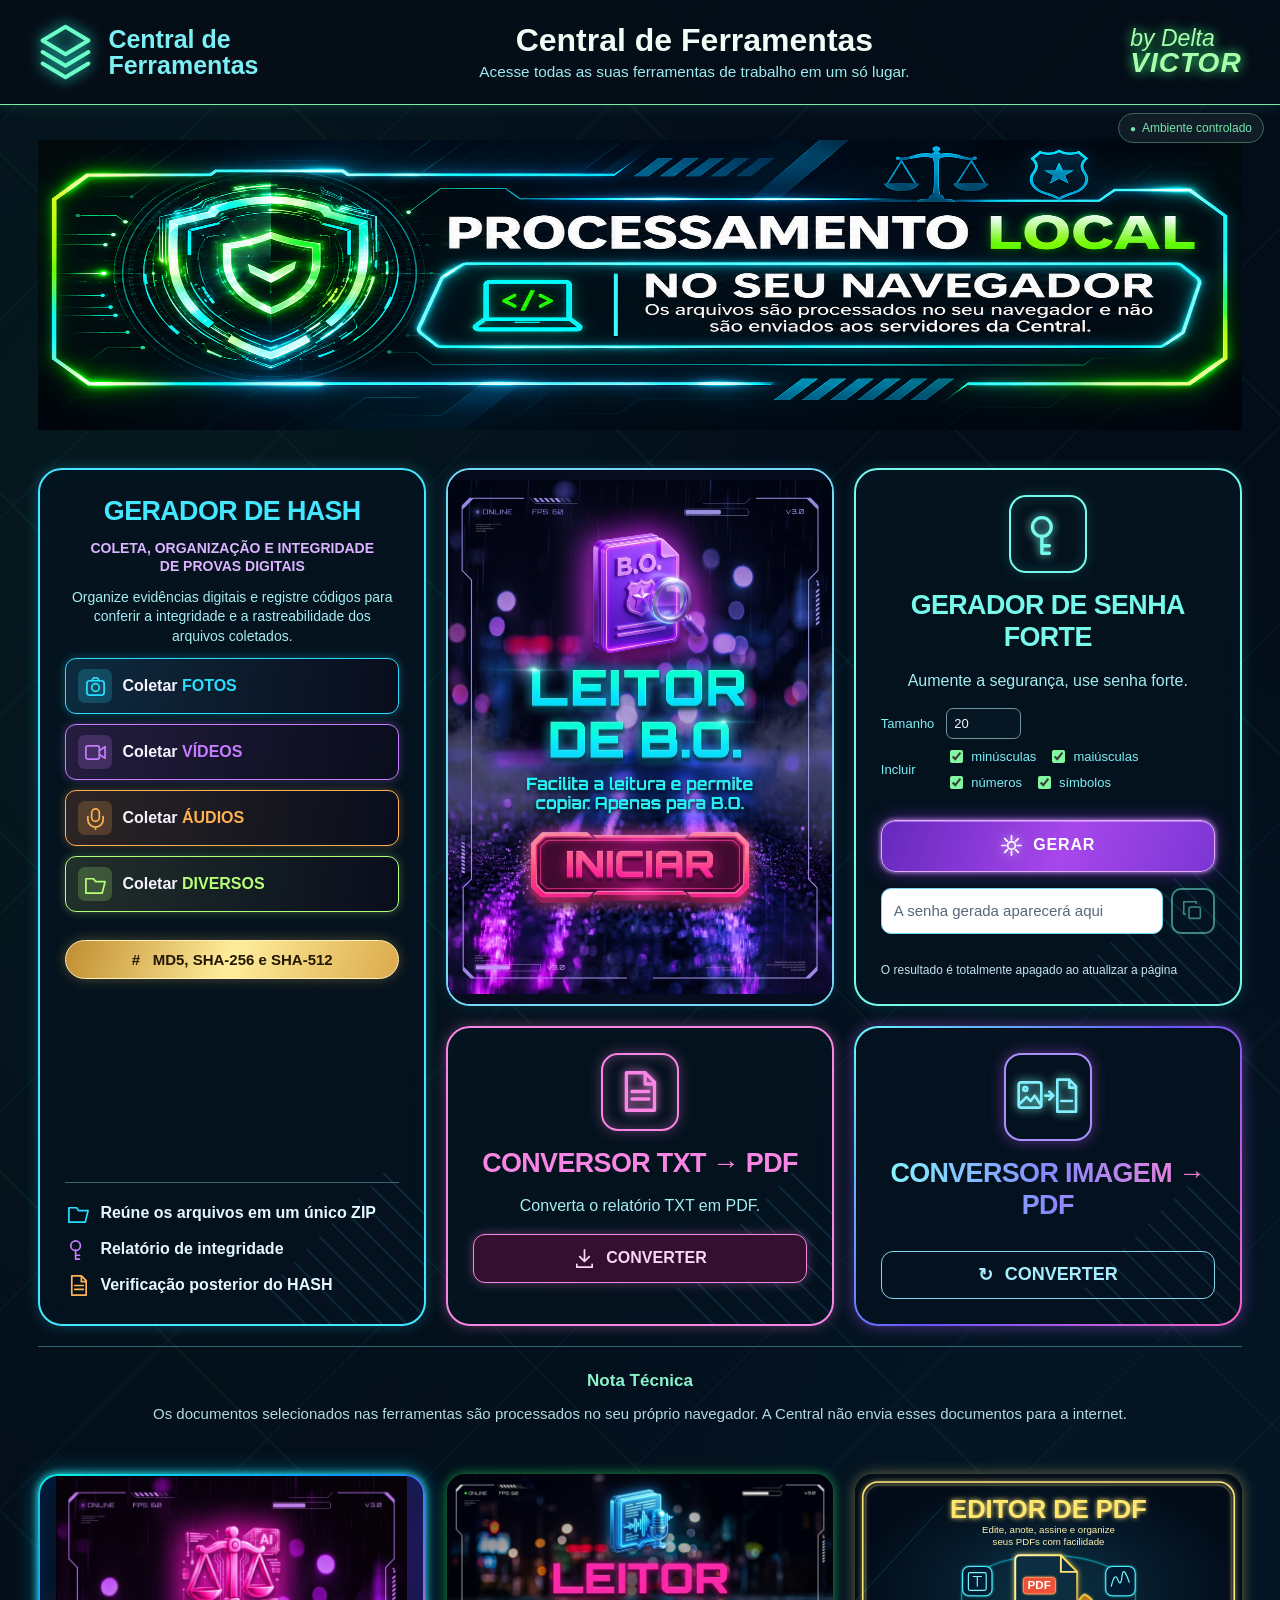
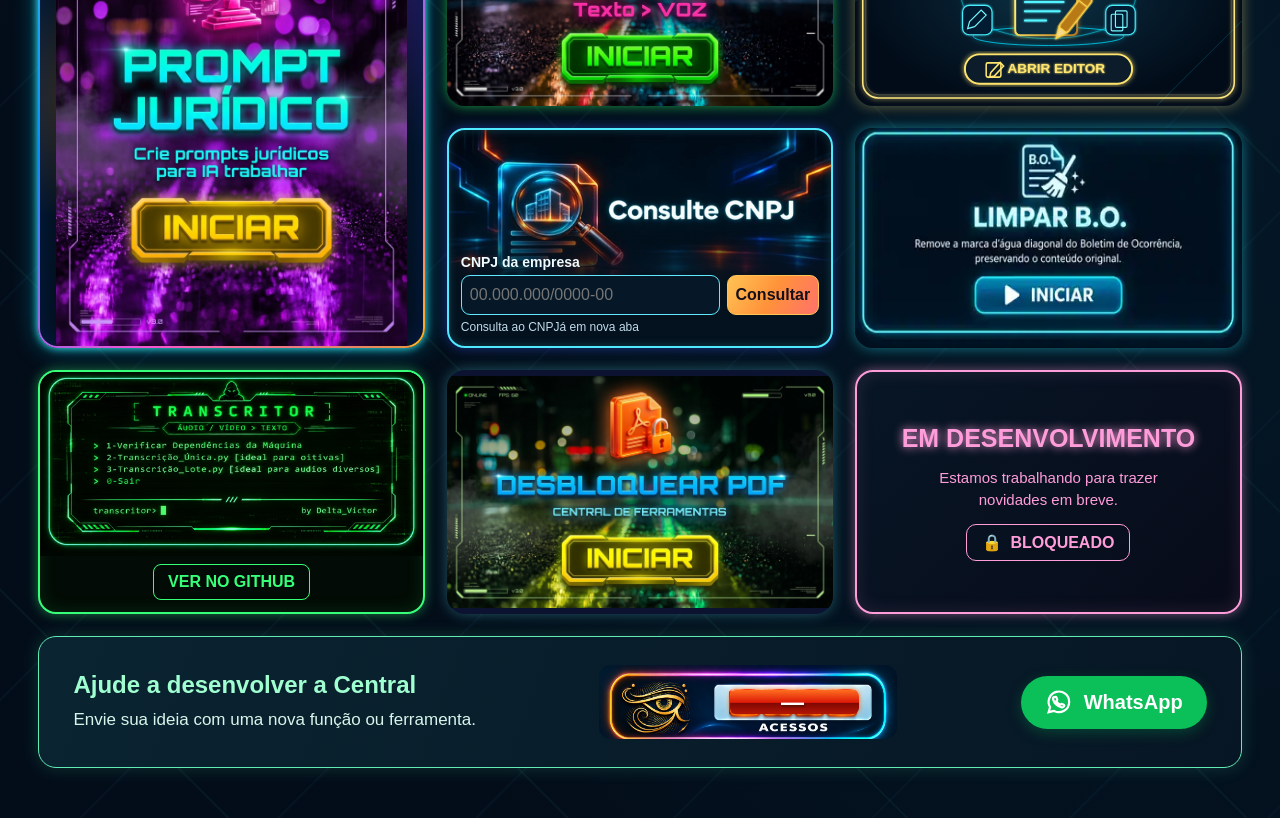
==== index.html @ 42ed7952 "Atualiza card do Gerador de Prompt Jurídico" ====
<!doctype html>
<html lang="pt-BR"><head><meta name="description" content="Central de Ferramentas Delta VICTOR: ferramentas online para editar PDF, gerar hash, converter imagens em PDF, ler texto em voz alta e organizar textos."><meta name="robots" content="index,follow"><link rel="canonical" href="https://delta369369.github.io/central-ferramentas/"><meta charset="utf-8"><meta name="viewport" content="width=device-width,initial-scale=1"><meta name="theme-color" content="#040f1c"><title>Central de Ferramentas | Delta VICTOR</title><style>
:root{color-scheme:dark;--cyan:#7ceff5;--green:#95ff85;--bg:#030d19;font-family:"Segoe UI",Arial,sans-serif}
*{box-sizing:border-box}body{margin:0;background:radial-gradient(ellipse at 12% 24%,#124b3838,transparent 42%),radial-gradient(ellipse at 90% 70%,#083f5a38,transparent 50%),repeating-linear-gradient(135deg,transparent 0 85px,#16456520 86px 87px,transparent 88px 140px),repeating-linear-gradient(45deg,transparent 0 160px,#1a51452b 161px 162px,transparent 163px 240px),var(--bg);color:var(--cyan)}
button,input{font:inherit}button{cursor:default}button:focus-visible,input:focus-visible{outline:2px solid white;outline-offset:5px}svg{width:25px;height:27px;flex:none}
.topbar{display:flex;align-items:center;justify-content:space-between;gap:24px;padding:22px 3%;border-bottom:1px solid #74eea4;box-shadow:0 0 14px #3ce8d12b;background:#050d17d9}
.brand{display:flex;align-items:center;gap:15px;font-size:25px;font-weight:750;line-height:1.05}.brand svg{width:55px;height:60px;color:#6cfec9;filter:drop-shadow(0 0 7px #23e9d7)}
nav{display:flex;gap:clamp(12px,3vw,46px)}nav button{display:flex;align-items:center;gap:10px;background:none;border:0;padding:10px 0;color:#91d3e3;font-size:21px;font-weight:650;position:relative}nav .selected{color:#94fff2}nav .selected:after{content:"";position:absolute;bottom:-7px;left:0;right:0;height:3px;background:#9effa0;box-shadow:0 0 8px #77ff99}
.signature{color:#a7ffac;font-size:23px;font-style:italic;text-shadow:0 0 12px #40f581;line-height:.95}.signature strong{display:block;font-size:28px;letter-spacing:1px}
main{max-width:1600px;margin:auto;padding:35px 3% 40px}
.hero{display:grid;grid-template-columns:270px minmax(0,1fr);align-items:center;gap:40px;margin-bottom:38px}
.emblem{position:relative;display:grid;place-items:center;min-height:290px;filter:drop-shadow(0 0 10px #23e5a188)}.emblem svg{width:220px;height:260px;color:#7afcb4;stroke-width:.9}.emblem:before,.emblem:after{content:"";position:absolute;inset:15px 8px;border:2px solid #36dce5;clip-path:polygon(50% 0,100% 16%,94% 69%,50% 100%,6% 69%,0 16%);background:linear-gradient(130deg,#2bffb322,transparent 40%,#19c9f322);z-index:-1}.emblem:after{inset:0;border-color:#91ff81;transform:scale(.94);opacity:.55}
h1{font-size:clamp(35px,4.4vw,66px);color:#f3fff5;text-shadow:0 0 22px #4aff7a55;line-height:1.08;letter-spacing:-1.8px;margin:0 0 12px}.intro{font-size:clamp(18px,2vw,27px);font-weight:600;line-height:1.4;margin:0 0 23px}
.search{display:flex;align-items:center;gap:15px;border:2px solid #8cf2aa;box-shadow:0 0 14px #45ff8428;border-radius:40px;padding:12px 20px;max-width:600px;background:#041221b3}.search svg{color:var(--green);width:30px;height:30px}.search input{min-width:0;width:100%;border:0;background:none;outline:0;font-size:23px;color:var(--cyan)}.search input::placeholder{color:#97dfeb;opacity:1}
.filters{display:flex;flex-wrap:wrap;gap:12px;margin-top:26px}.filters button{display:flex;align-items:center;gap:9px;padding:12px 16px;border-radius:18px;border:1px solid #70c7d9;background:#071723b3;color:#dbf7ff;font-size:17px;font-weight:650;box-shadow:0 0 8px #38d2f018}.filters .active{background:#71ff70;border-color:#71ff70;color:#062015;box-shadow:0 0 15px #5eff6129}
.cards{display:grid;grid-template-columns:repeat(3,minmax(0,1fr));gap:24px}
.card{--accent:#77f9ec;--glow:#24dfce30;position:relative;overflow:hidden;display:flex;flex-direction:column;align-items:flex-start;min-height:292px;padding:25px;border:2px solid var(--accent);border-radius:24px;background:linear-gradient(135deg,#04131ef2,#04111eeb);box-shadow:0 0 14px var(--glow),inset 0 0 25px #1be3ff08}
.card:before{content:"";position:absolute;bottom:-60px;right:-55px;width:180px;height:180px;transform:rotate(-45deg);background:repeating-linear-gradient(90deg,transparent 0 8px,#2778ab35 9px 10px,transparent 11px 18px);pointer-events:none}.green{--accent:#9afa86;--glow:#5aff542b}.blue{--accent:#73d9f4;--glow:#31b8ff2c}
.tool-icon{display:grid;place-items:center;width:78px;height:78px;border:2px solid var(--accent);border-radius:17px;color:var(--accent);box-shadow:0 0 14px var(--glow),inset 0 0 14px var(--glow);margin-bottom:18px}.tool-icon svg{width:45px;height:49px;filter:drop-shadow(0 0 5px var(--accent))}
.card h2{font-size:clamp(24px,2.5vw,36px);line-height:1.12;margin:0 0 12px;color:var(--accent);letter-spacing:-.6px}.card p{font-size:20px;line-height:1.4;margin:0 0 20px;color:#a4edf2}.card button{margin-top:auto;background:#061e2c65;color:var(--accent);border:2px solid var(--accent);box-shadow:0 0 9px var(--glow);position:relative}.arrow{align-self:flex-end;border-radius:50%;width:46px;height:46px;display:grid;place-items:center}.wide{display:flex;align-items:center;justify-content:space-between;width:100%;padding:9px 14px;border-radius:14px;font-size:19px;font-weight:700}
footer{text-align:center;font-size:13px;color:#8bb1c2;padding:23px 0 0}
@media(max-width:1050px){.topbar{flex-wrap:wrap}.brand{font-size:20px}nav{order:3;width:100%;justify-content:space-around}.hero{grid-template-columns:180px 1fr;gap:24px}.emblem svg{width:160px}.emblem{min-height:240px}.cards{gap:16px}.card{padding:19px}.card p{font-size:17px}.filters{gap:8px}.filters button{padding:9px;font-size:15px}}
@media(max-width:700px){.hero{grid-template-columns:1fr;gap:12px}.emblem{display:none}main{padding-top:28px}nav button{font-size:14px;gap:5px}nav svg{width:19px}.signature{font-size:16px}.signature strong{font-size:20px}.cards{grid-template-columns:1fr}.card{min-height:260px}.search input{font-size:19px}h1{letter-spacing:-.8px}.topbar{gap:16px}.filters button{font-size:14px}.filters svg{width:21px}}
</style><style id="layout-adjustments">.cards{grid-template-columns:repeat(var(--editor-columns,3),minmax(0,1fr))}.card{grid-column:span min(var(--editor-span,1),var(--editor-columns,3));grid-row:span var(--editor-rows,1)}@media(max-width:700px){.cards{grid-template-columns:1fr}.card{grid-column:auto;grid-row:auto}}</style><style id="hash-reference-style">
.hash-reference{--accent:#43e7ff;--glow:#24caff44}
.hash-reference h2{color:#43e7ff;text-align:center;width:100%;font-size:clamp(22px,2.2vw,33px)}
.hash-reference .hash-subtitle{margin:0 0 12px;color:#dcb4ff;text-align:center;width:100%;font-size:14px;line-height:1.3}
.hash-reference .hash-summary{font-size:15px;text-align:center;line-height:1.4}
.hash-actions,.hash-info{display:grid;gap:10px;width:100%}
.hash-actions button,.hash-info>div{display:flex;align-items:center;gap:10px;margin:0;width:100%;padding:7px 10px;border:1px solid var(--hash-color);border-radius:11px;background:linear-gradient(100deg,color-mix(in srgb,var(--hash-color) 15%,#080c1d),#090d1c);box-shadow:0 0 10px color-mix(in srgb,var(--hash-color) 30%,transparent);color:#f6f3ff;font-size:16px;font-weight:650}
.hash-actions b{color:var(--hash-color)}
.hash-symbol{display:inline-grid;place-items:center;flex:none;width:31px;height:31px;border-radius:7px;color:var(--hash-color);background:color-mix(in srgb,var(--hash-color) 20%,transparent);font-size:23px}
.hash-algorithms{width:100%;margin:15px 0;padding:10px 8px;text-align:center;border:1px solid #fff0b5;border-radius:30px;background:linear-gradient(110deg,#c18d30,#ffed9b,#dbaa4c);color:#241803;font-size:16px;font-weight:800;box-shadow:0 0 13px #ffcc614a}
.hash-info>div{padding:5px 8px;font-size:13px;color:var(--hash-color)}
</style><style id="final-layout-corrections">
main{height:auto;min-height:0;overflow:visible}
.cards{align-items:stretch;grid-template-columns:repeat(3,minmax(0,1fr));gap:20px!important;font-size:16px!important}
.card{min-width:0;min-height:300px!important;height:auto!important;overflow:hidden!important;gap:16px;font-size:16px!important}
.card>*{max-width:100%;position:relative}
.card h2{width:100%;font-size:clamp(20px,2.1vw,30px)!important;line-height:1.2;margin:0;text-align:center}
.card p{width:100%;font-size:16px!important;margin:0;text-align:center}
.card .tool-icon{align-self:center;margin:0}
.card button{display:flex;align-items:center;justify-content:center;gap:10px;min-height:46px;font-size:16px!important;line-height:1.3}
.card button svg{width:23px;height:23px}
.hash-reference{grid-row:span 2;gap:12px}
.hash-reference .hash-subtitle{margin:0;font-size:14px}
.hash-reference .hash-summary{font-size:14px!important}
.hash-actions button{justify-content:flex-start}
.hash-actions span,.hash-info span{font-size:14px!important}
.hash-symbol svg{width:23px;height:23px}
.hash-algorithms{font-size:15px!important;margin:4px 0}
.password-result{width:100%;margin-top:auto}
.password-result label{display:block;margin-bottom:8px;font-size:14px}
.result-row{display:flex;gap:8px;align-items:stretch}
.result-row input{width:100%;min-width:0;padding:12px;border:1px solid #73d9f4;border-radius:10px;background:#071623;color:#e6fbff;font:16px "Segoe UI",sans-serif}
.card #copyResult{margin:0;padding:8px;flex:none;border-radius:10px}
#copyResult:disabled{opacity:.5;cursor:default}
#copyResult:not(:disabled){cursor:pointer}
#copyStatus{display:block;min-height:18px;margin-top:5px;font-size:12px}
.development-status{display:flex;align-items:center;justify-content:center;gap:8px;width:100%;margin-top:auto;padding:12px;border:1px solid currentColor;border-radius:12px;color:var(--accent);font-size:16px}
@media(max-width:1050px) and (min-width:701px){.cards{grid-template-columns:repeat(2,minmax(0,1fr))}.hash-reference{grid-row:span 2}}
@media(max-width:700px){.cards{grid-template-columns:1fr}.card{grid-row:auto!important;grid-column:auto!important;width:100%!important}.topbar nav{flex-wrap:wrap;gap:15px}.result-row{flex-wrap:wrap}.result-row input{flex:1 1 180px}}
</style><style>#passwordResult{background:#fff;color:#152536;color-scheme:light}#passwordResult::placeholder{color:#596776;opacity:1}</style><style>.card #selectBo{
  margin:18px 0 0;
  align-self:center;
  width:min(100%,320px);
  min-height:52px;
  border:1px solid #8ffcff;
  border-radius:14px;
  background:linear-gradient(110deg,#087d9c,#18c7c4 55%,#0a91b1)!important;
  color:#041e29!important;
  font-weight:800;
  letter-spacing:.06em;
  box-shadow:0 0 6px #67f8ff,0 0 20px #16c9e166,inset 0 1px #ffffff88;
  cursor:pointer!important;
  transition:filter .16s,box-shadow .16s,transform .16s;
}
.card #selectBo:hover{filter:brightness(1.13);box-shadow:0 0 9px #b2ffff,0 0 26px #23e3f788}
.card #selectBo:active{transform:translateY(1px)}
.card #selectBo:focus-visible{outline:3px solid white;outline-offset:4px}#selectBo:disabled{opacity:.6;cursor:wait}
.reader-card #selectBo{position:static}
.reader-card #selectBo:hover{filter:none}
.reader-card #selectBo:active{transform:none}
.reader-card #selectBo:focus-visible{outline:none}
.reader-card #selectBo img{position:absolute;inset:0;z-index:1;display:block;width:100%;height:100%;object-fit:contain;background:radial-gradient(ellipse at center,#1b1a3d,#060b1d 78%);cursor:inherit}
.reader-card #selectBo:focus-visible img{outline:3px solid #fff;outline-offset:-5px}
.bo-direct-link{align-self:center;color:#9beaff;font-size:14px}</style><style>
.password-options{display:grid;grid-template-columns:auto 1fr;align-items:center;gap:8px 12px;width:100%;margin:0 0 12px;text-align:left;font-size:13px}
.password-options input[type=number]{width:75px;padding:7px;border:1px solid #7293a2;border-radius:7px;background:#071623;color:#ecfaff}
.password-options .checks{display:flex;flex-wrap:wrap;gap:7px 12px}
.password-options label{display:flex;align-items:center;gap:5px}
.password-options input[type=checkbox]{accent-color:#80f7a0}
#passwordCard{height:auto!important;min-height:0!important;overflow:visible!important;gap:14px}
.card #generatePassword{
  width:100%;
  min-height:52px;
  padding:12px 20px;
  border:1px solid #e3aaff;
  border-radius:14px;
  background:linear-gradient(110deg,#6528bd,#a747eb 55%,#7b36d4);
  color:#fff;
  font-weight:800;
  letter-spacing:.05em;
  box-shadow:0 0 5px #d49aff,0 0 18px #a03cff80,inset 0 1px #ffffff55;
  cursor:pointer;
  transition:filter .16s,box-shadow .16s,transform .16s;
}
.card #generatePassword:hover{filter:brightness(1.15);box-shadow:0 0 8px #e7bbff,0 0 26px #b35affaa}
.card #generatePassword:active{transform:translateY(1px)}
.card #generatePassword:focus-visible{outline:3px solid #fff;outline-offset:4px}
.card #generatePassword svg{filter:drop-shadow(0 0 5px #fff9)}
#passwordCard .password-result{margin-top:0}
#passwordCard #copyResult:not(:disabled){background:#143c50;color:#a3f1ff;border-color:#50dcf3}
@media(max-width:700px){.password-options{grid-template-columns:1fr 1fr}}
</style><style>.card .convert-button{width:100%;border:1px solid #f985e4;border-radius:12px;padding:12px;background:#32102e;color:#ffd3f6;box-shadow:0 0 12px #f985e455;cursor:pointer;font-weight:700}.card .convert-button:disabled{opacity:.6;cursor:wait}#convertStatus{width:100%;font-size:13px;color:#ffd3f6;text-align:center;overflow-wrap:anywhere}</style><style>.technical-note{width:100%;max-width:none;margin:20px auto 0;padding:20px;border-top:1px solid #326577;color:#b3d9e1;line-height:1.6}.technical-note strong{display:block;color:#8cf2ca;font-size:17px}.technical-note p{margin:8px 0 0;font-size:15px}</style><style>@media(min-width:701px){.reader-card{display:flex;flex-direction:column;align-items:center}.reader-card #selectBo{margin:auto 0 64px;align-self:center}}</style><style>
.hash-reference .hash-info{margin-top:auto;padding:18px 0 0;border-top:1px solid #3b6573;gap:10px}
.hash-reference .hash-info>div{display:flex;align-items:center;gap:9px;padding:0;border:0;border-radius:0;background:none;box-shadow:none;color:#e4f8ff;font-weight:650;line-height:1.4}
.hash-reference .hash-info .hash-symbol{width:26px;height:26px;background:none;color:var(--hash-color);font-size:20px}
.hash-reference .hash-info .hash-symbol svg{width:23px;height:23px}
.hash-reference .hash-info span{font-size:16px!important}
</style><style>
.card.image-pdf-card{border:2px solid transparent;background:linear-gradient(#04111e,#04111e) padding-box,linear-gradient(130deg,#63faff,#6954ff 50%,#ff64c5) border-box;box-shadow:0 0 16px #ae63fb70;align-items:center;text-align:center}
.image-pdf-card .tool-icon{width:88px;height:88px;border:2px solid #aa91ff;color:#83efff;box-shadow:0 0 15px #c85bff70}
.image-pdf-card .tool-icon svg{width:64px;height:48px}
.image-pdf-card h2{background:linear-gradient(90deg,#85faff,#8689ff,#ff80cf);background-clip:text;-webkit-background-clip:text;color:transparent}
.image-pdf-link{display:flex;align-items:center;justify-content:center;gap:12px;width:100%;margin-top:auto;padding:12px;border:1px solid #84d6ec;border-radius:12px;color:#a5edff;text-decoration:none;font-size:18px;font-weight:700}
.image-pdf-link:hover{background:#174155}.image-pdf-link:focus-visible{outline:3px solid white;outline-offset:4px}
</style><style>
#passwordResult{font-size:15px!important}
.card #copyResult{width:44px;min-width:44px;padding:8px;justify-content:center}
.card #copyResult svg{width:21px;height:21px}
</style><style>.card .password-note{margin:5px 0 0;color:#c2e4ee;font-size:12px!important;line-height:1.4;text-align:left}</style><style>.emblem:before,.emblem:after{display:none}.emblem img{display:block;width:min(100%,270px);height:auto;filter:drop-shadow(0 0 14px #27e6a980);mix-blend-mode:screen}</style><style>
.future-tools{display:grid;grid-template-columns:repeat(3,minmax(0,1fr));gap:22px;margin:28px 0 10px}
.future-tool{position:relative;display:flex;flex-direction:column;align-items:center;justify-content:center;gap:14px;min-height:220px;padding:24px;text-align:center;border:2px solid var(--future-color);border-radius:18px;background:linear-gradient(135deg,#071625,#080b19);box-shadow:0 0 12px color-mix(in srgb,var(--future-color) 45%,transparent),inset 0 0 18px color-mix(in srgb,var(--future-color) 12%,transparent);color:var(--future-color)}
.future-tool h3{margin:0;font-size:clamp(18px,2vw,25px);line-height:1.2;text-shadow:0 0 10px currentColor}
.future-tool p{margin:0;max-width:260px;color:var(--future-color);font-size:15px;line-height:1.45}
.future-status{display:inline-flex;align-items:center;gap:8px;padding:8px 15px;border:1px solid currentColor;border-radius:10px;font-weight:750}
@media(max-width:900px){.future-tools{grid-template-columns:repeat(2,minmax(0,1fr))}}
@media(max-width:600px){.future-tools{grid-template-columns:1fr}}
</style><style>
.idea-card{grid-column:1/-1;display:flex;align-items:center;justify-content:space-between;gap:26px;padding:28px 34px;border:1px solid #61ecb5;border-radius:18px;background:linear-gradient(110deg,#0a2431,#071624);box-shadow:0 0 18px #4cddaa30}
.idea-card h3{margin:0 0 8px;color:#a0ffd1;font-size:24px}.idea-card p{margin:0;color:#d8f5eb;font-size:17px;line-height:1.5}
.idea-whatsapp{text-decoration:none;display:inline-flex;align-items:center;justify-content:center;gap:10px;flex:none;padding:12px 24px;border-radius:40px;background:#0bbf59;color:white;font-weight:750;font-size:20px;box-shadow:0 4px 14px #00b75a44}
.idea-whatsapp svg{width:29px;height:29px}
@media(max-width:700px){.idea-card{flex-direction:column;align-items:flex-start;padding:22px}.idea-card h3{font-size:21px}}
</style><style>
.topbar{position:relative}
.controlled-badge{position:absolute;right:16px;top:calc(100% + 9px);z-index:2;display:inline-flex;align-items:center;gap:6px;padding:7px 11px;border:1px solid #3b665b;border-radius:20px;background:#101d27;color:#76e5ae;font-size:12px;white-space:nowrap}
.controlled-badge span{font-size:10px}
@media(max-width:700px){.controlled-badge{position:static;margin-left:auto;font-size:11px;padding:5px 8px}}
</style><style>
.future-prompt{grid-column:1;grid-row:span 2;display:flex;flex-direction:column;align-items:center;justify-content:center;gap:24px;padding:30px;text-align:center;border:2px solid #57f7c8;border-radius:20px;background:radial-gradient(ellipse at 50% 20%,#0d4a4c88,transparent 45%),#04151d;box-shadow:0 0 18px #1affbd55,inset 0 0 25px #24eec21c}
.future-prompt img{width:min(65%,170px);height:auto;mix-blend-mode:screen}
.future-prompt h3{margin:0;font-size:clamp(24px,2.7vw,38px);line-height:1.1;background:linear-gradient(90deg,#71ff94,#42eafa);background-clip:text;-webkit-background-clip:text;color:transparent}
.future-prompt p{margin:0;color:#b9f9ed;font-size:18px;line-height:1.45}
.future-prompt-action{text-decoration:none;display:block;width:100%;padding:13px;border:1px solid #a2ffe8;border-radius:12px;background:linear-gradient(100deg,#25f186,#00d5d7);color:#032b2a;font-weight:850;box-shadow:0 0 18px #27efc780}
@media(max-width:600px){.future-prompt{grid-column:auto;grid-row:auto}}
</style><style>
.future-prompt{border:2px solid transparent;background:radial-gradient(ellipse at 15% 48%,#f9931735,transparent 35%),radial-gradient(ellipse at 85% 18%,#8919e750,transparent 35%),linear-gradient(#031627,#03101d) padding-box,linear-gradient(140deg,#04f5e5,#078dff 35%,#f452d5 70%,#ffb21b) border-box;box-shadow:0 0 8px #32f9fb,0 0 26px #00cfff66,inset 0 0 24px #0034a555}
.future-prompt h3{font-style:italic;background:linear-gradient(100deg,#1de9ff,#53ff99 45%,#ffdf18 70%,#ff41ca);background-clip:text;-webkit-background-clip:text;color:transparent;filter:drop-shadow(0 0 8px #20e8ff80)}
.future-prompt p{color:#f2f6ff}
.future-prompt-action{border:1px solid #fff0b0;background:linear-gradient(110deg,#ffad00,#f9ec32 25%,#16f6cb 55%,#05b7ff 75%,#e638ef);color:#061830;font-style:italic;box-shadow:0 0 14px #16eafa,0 0 24px #ff48c366}
</style><style>
.hash-reference .hash-actions button{min-height:54px;padding:10px 12px}
.hash-reference .hash-actions button span{font-size:16px!important}
.hash-reference .hash-actions .hash-symbol{width:34px;height:34px}
</style><style>
.header-message{flex:1;text-align:center;min-width:0}.header-message strong{display:block;color:#effff7;font-size:clamp(19px,2.5vw,33px);line-height:1.12}.header-message span{display:block;color:#9cebf0;font-size:clamp(12px,1.2vw,16px);margin-top:4px}
.local-processing-banner{display:block;width:min(100%,800px);height:auto}
.visually-hidden{position:absolute;width:1px;height:1px;padding:0;margin:-1px;overflow:hidden;clip:rect(0,0,0,0);white-space:nowrap;border:0}
@media(max-width:700px){.header-message{order:3;flex-basis:100%;text-align:left}.local-processing-banner{width:100%}}
</style><style>.hero{display:block}.local-processing-banner{width:100%;max-width:none;max-height:290px;object-fit:fill}@media(max-width:700px){.local-processing-banner{max-height:none;height:auto;object-fit:contain}}</style><style>
.visit-counter{display:flex;align-items:center;justify-content:center;gap:8px;flex:0 1 245px;min-width:170px;padding:5px 10px;border:2px solid transparent;border-radius:18px;background:linear-gradient(#061221,#061221) padding-box,linear-gradient(105deg,#ffad19,#ef42de,#24e4ff) border-box;box-shadow:0 0 12px #bb43fa70;color:white}
.counter-eye{flex:none;width:42px;height:42px;background-image:url("./assets/contador-neon.png");background-size:500% 215%;background-position:left center;background-repeat:no-repeat;border-radius:5px}
.counter-label{font-size:12px;font-weight:800;letter-spacing:.03em}
#visitCount{font-size:18px;color:#fff}
@media(max-width:900px){.idea-card{flex-wrap:wrap}.visit-counter{flex:0 1 220px}}
@media(max-width:700px){.visit-counter{flex:none;width:100%;max-width:245px}}
</style><style>
.visit-counter.visitor-gold{position:relative;display:block;flex:0 1 calc(260px + 1cm);min-width:180px;aspect-ratio:4/1;padding:0;border:0;border-radius:12px;background:url("./assets/contador-dourado.png") center 62% / 100% 127% no-repeat;box-shadow:none}
.visitor-gold #visitCount{position:absolute;left:44%;top:34%;width:43%;height:32%;display:flex;align-items:center;justify-content:center;overflow:hidden;border-radius:6px;background:linear-gradient(#ff6e1f 0%,#dc1908 52%,#7e0705 53%,#b31504);box-shadow:0 0 5px #ff6400;color:#fff;font-size:clamp(14px,1.8vw,24px);font-weight:900;letter-spacing:.18em;text-shadow:1px 2px 2px #5a1000}
@media(max-width:700px){.visit-counter.visitor-gold{width:calc(240px + 1cm);max-width:100%;flex:none}.visitor-gold #visitCount{font-size:18px}}
</style><style>
.future-tool.voice-card{border-color:#5cff71;background:radial-gradient(ellipse at 50% 100%,#08394c,#041322 70%);box-shadow:0 0 12px #28ff6490,inset 0 0 20px #0bc5e455;gap:9px}
.voice-card h3{font-size:clamp(25px,3vw,38px);color:#a0ff43;text-shadow:0 0 10px #54ff18,0 0 20px #2aff36}
.voice-card .voice-symbol{font-size:45px;line-height:1;color:#5dffb2;text-shadow:0 0 13px #00e7fa}
.voice-card p{font-size:20px;font-weight:700;color:#afff6d}
.voice-card-action{width:100%;max-width:220px;padding:9px;border:1px solid #57ff95;border-radius:12px;background:#05363c;color:#b9ff80;font-size:17px;font-weight:800;box-shadow:0 0 12px #24fda477}
.voice-card-action span{color:#9cff32;margin-right:10px}
</style><style>.future-tool.voice-card{padding:0;overflow:hidden;display:block}.voice-card img{display:block;width:100%;height:100%;min-height:220px;object-fit:fill}</style><style>.voice-card a{display:block;width:100%;height:100%}.voice-card a:focus-visible{outline:3px solid white;outline-offset:-5px}</style><style>.future-tool.pdf-editor-card{padding:0;display:block;overflow:hidden;min-height:220px;border:0;background:#061827;box-shadow:0 0 14px #ffe87366}.pdf-editor-card a{display:block;width:100%;height:100%;min-height:220px}.pdf-editor-card img{display:block;width:100%;height:100%;min-height:220px;object-fit:fill}.pdf-editor-card a:focus-visible{outline:3px solid #ffe873;outline-offset:-4px}</style><style>
.future-tool.cnpj-card{--future-color:#45eaff;justify-content:flex-end;align-items:stretch;padding:12px;overflow:hidden;color:#eefbff;background:linear-gradient(180deg,transparent 40%,#04111ee8 66%,#04111e),url('./assets/card-consulte-cnpj.webp') center top/100% auto no-repeat,#04111e;border-color:#4feaff;box-shadow:0 0 12px #315cff77,inset 0 0 10px #48eaff36}
.cnpj-card form{text-align:left;display:grid;gap:5px}
.cnpj-card label{font-size:14px;font-weight:700}
.cnpj-card-controls{display:flex;gap:7px}
.cnpj-card input,.cnpj-card button{min-height:40px;border-radius:9px;font:inherit;padding:8px}
.cnpj-card input{min-width:0;flex:1;border:1px solid #62e9ff;background:#061827;color:#fff}
.cnpj-card button{border:1px solid #ffc354;background:linear-gradient(120deg,#ffc354,#ff923a,#ff716b);color:#16101a;font-weight:800;cursor:pointer}
.cnpj-card small{font-size:12px;color:#c1dce8}
.cnpj-card :focus-visible{outline:2px solid #fff;outline-offset:2px}
</style>
<style>.future-tool.bo-cleaner-card{padding:0;display:block;overflow:hidden;min-height:220px;border:0;background:#031221;box-shadow:0 0 14px #25e5fb77}.bo-cleaner-card a{display:block;width:100%;height:100%;min-height:220px;text-decoration:none;cursor:pointer}.bo-cleaner-card a:focus-visible{outline:3px solid white;outline-offset:-5px}.bo-cleaner-card img{display:block;width:100%;height:100%;min-height:220px;object-fit:fill}.bo-home-status:not([hidden]){position:absolute;inset:auto 8px 8px;background:#021824f2;color:#b6faff;border:1px solid #24dff1;border-radius:8px;padding:8px;font-size:12px;line-height:1.35}.bo-cleaner-card button:disabled{opacity:.65;cursor:wait}</style><style>
.future-tool.transcritor-card{--future-color:#36ff78;padding:0 0 12px;gap:8px;overflow:hidden;background:#020b05}
.transcritor-card img{display:block;width:100%;height:auto}
.transcritor-card a{padding:8px 14px;border:1px solid currentColor;border-radius:8px;color:var(--future-color);font-weight:700;text-decoration:none}
.transcritor-card a:hover,.transcritor-card a:focus-visible{background:var(--future-color);color:#020b05}
.future-tool.pdf-unlock-card{display:grid;align-items:stretch;padding:0;border:0;overflow:hidden;background:#0c1330;box-shadow:0 0 14px #61eaff55}
.pdf-unlock-card a{display:grid;place-items:center;width:100%;height:100%}
.pdf-unlock-card a:focus-visible{outline:3px solid #fff;outline-offset:-5px}
.pdf-unlock-card img{display:block;width:100%;height:auto}
</style><style id="prompt-image-card-style">
.future-prompt{position:relative;padding:0;overflow:hidden}
.future-prompt>img:not(.prompt-card-art),.future-prompt>h3,.future-prompt>p{visibility:hidden}
.future-prompt .prompt-card-art{position:absolute;inset:0;z-index:0;display:block;width:100%;height:100%;object-fit:contain;mix-blend-mode:normal}
.future-prompt .future-prompt-action{position:absolute;inset:0;z-index:1;display:block;width:100%;height:100%;margin:0;padding:0;border:0;border-radius:inherit;background:transparent;box-shadow:none;color:transparent;font-size:0}
@media(max-width:600px){.future-prompt{aspect-ratio:3/4}}
</style>
</head><body>
<header class="topbar"><div class="brand"><svg viewBox="0 0 24 26" fill="none" stroke="currentColor" stroke-width="1.7" stroke-linecap="round" stroke-linejoin="round" aria-hidden="true"><path d="m12 2 10 6-10 6L2 8Z M2 13l10 6 10-6 M2 18l10 6 10-6"></path></svg><span>Central de<br>Ferramentas</span></div><div class="header-message"><strong>Central de Ferramentas</strong><span>Acesse todas as suas ferramentas de trabalho em um só lugar.</span></div><div class="signature">by Delta<strong>VICTOR</strong></div><span class="controlled-badge"><span aria-hidden="true">●</span> Ambiente controlado</span></header>
<main><section class="hero"><div><h1 class="visually-hidden">Central de Ferramentas</h1><img class="local-processing-banner" src="./assets/selo-local-largo.png" alt="Processamento local no seu navegador. Os arquivos são processados no seu navegador e não são enviados aos servidores da Central."></div></section><section class="cards" aria-label="Ferramentas" style="--editor-columns: 3; gap: 16px; font-size: 10px;"><article class="card green hash-reference" style="--editor-span: 1; --editor-rows: 2; min-height: 314px;"><h2>GERADOR DE HASH</h2><h3 class="hash-subtitle">COLETA, ORGANIZAÇÃO E INTEGRIDADE<br>DE PROVAS DIGITAIS</h3><p class="hash-summary">Organize evidências digitais e registre códigos para conferir a integridade e a rastreabilidade dos arquivos coletados.</p>
<div class="hash-actions">
<button type="button" style="--hash-color:#29ddff"><span class="hash-symbol"><svg viewBox="0 0 24 24" fill="none" stroke="currentColor" stroke-width="1.8" stroke-linecap="round" stroke-linejoin="round" aria-hidden="true"><rect x="3" y="6" width="18" height="15" rx="3"/><path d="m8 6 2-3h4l2 3"/><circle cx="12" cy="13" r="4"/></svg></span><span>Coletar <b>FOTOS</b></span></button>
<button type="button" style="--hash-color:#c67cff"><span class="hash-symbol"><svg viewBox="0 0 24 24" fill="none" stroke="currentColor" stroke-width="1.8" stroke-linecap="round" stroke-linejoin="round" aria-hidden="true"><rect x="2" y="5" width="14" height="14" rx="2"/><path d="m16 10 6-4v12l-6-4"/></svg></span><span>Coletar <b>VÍDEOS</b></span></button>
<button type="button" style="--hash-color:#ffb153"><span class="hash-symbol"><svg viewBox="0 0 24 24" fill="none" stroke="currentColor" stroke-width="1.8" stroke-linecap="round" stroke-linejoin="round" aria-hidden="true"><rect x="8" y="2" width="8" height="13" rx="4"/><path d="M4 10v3a8 8 0 0 0 16 0v-3 M12 21v2"/></svg></span><span>Coletar <b>ÁUDIOS</b></span></button>
<button type="button" style="--hash-color:#b6ff79"><span class="hash-symbol"><svg viewBox="0 0 24 24" fill="none" stroke="currentColor" stroke-width="1.8" stroke-linecap="round" stroke-linejoin="round" aria-hidden="true"><path d="M2 6h8l2 3h10l-3 12H2Z"/></svg></span><span class="" style="font-size: 14px;">Coletar <b class="">DIVERSOS</b></span></button>
</div><div class="hash-algorithms" style="font-size: 12px;"># &nbsp; MD5, SHA-256 e SHA-512</div>
<div class="hash-info"><div style="--hash-color:#29ddff"><span class="hash-symbol"><svg viewBox="0 0 24 24" fill="none" stroke="currentColor" stroke-width="1.8" stroke-linecap="round" stroke-linejoin="round" aria-hidden="true"><path d="M2 6h8l2 3h10l-3 12H2Z"/></svg></span><span class="" style="font-size: 10px;">Reúne os arquivos em um único ZIP</span></div><div style="--hash-color:#c67cff"><span class="hash-symbol"><svg viewBox="0 0 24 24" fill="none" stroke="currentColor" stroke-width="1.8" stroke-linecap="round" stroke-linejoin="round" aria-hidden="true"><circle cx="9" cy="8" r="5"/><path d="M9 13v9h4 M9 18h4"/></svg></span><span class="" style="font-size: 11px;">Relatório de integridade</span></div><div style="--hash-color:#ffb153"><span class="hash-symbol"><svg viewBox="0 0 24 24" fill="none" stroke="currentColor" stroke-width="1.8" stroke-linecap="round" stroke-linejoin="round" aria-hidden="true"><path d="M5 2h10l5 5v15H5Z M15 2v6h5 M8 12h9 M8 16h9"/></svg></span><span class="" style="font-size: 10px;">Verificação posterior do HASH</span></div></div></article><article class="card blue reader-card" style="min-height: 419px; font-size: 16px; height: 419px; overflow: auto;"><div class="tool-icon"><svg viewBox="0 0 24 24" fill="none" stroke="currentColor" stroke-width="1.8" stroke-linecap="round" stroke-linejoin="round" aria-hidden="true"><path d="M5 2h10l5 5v15H5Z M15 2v6h5 M8 12h9 M8 16h9"/></svg></div><h2 class="">LEITOR DE B.O.</h2><p class="" style="font-size: 15px;">Facilita a leitura, a compreensão e ainda permite copiar. Apenas para B.O.</p><button id="selectBo" type="button" class="" style="padding: 12px 20px; border: 1px solid; border-radius: 12px; background: rgb(32, 146, 40); color: rgb(149, 255, 218); font-style: inherit; font-variant: inherit; font-weight: inherit; font-stretch: inherit; font-size: 18px; line-height: inherit; font-family: inherit; font-optical-sizing: inherit; font-size-adjust: inherit; font-kerning: inherit; font-feature-settings: inherit; font-variation-settings: inherit; font-language-override: inherit; cursor: default; align-self: flex-start; flex-shrink: 0; width: 100%; max-width: 100%; --accent: #3b1db4; --glow: #3b1db455;"><svg viewBox="0 0 24 24" fill="none" stroke="currentColor" stroke-width="1.8" stroke-linecap="round" stroke-linejoin="round" aria-hidden="true"><path d="M2 6h8l2 3h10l-3 12H2Z"/></svg><span>INICIAR</span><img src="./assets/card-leitor-bo.webp" alt="" width="1600" height="963" loading="lazy"></button></article><article class="card teal" style="min-height: 400px; height: 427px; overflow: auto; font-size: 16px; text-align: center;"><div class="tool-icon"><svg viewBox="0 0 24 24" fill="none" stroke="currentColor" stroke-width="1.8" stroke-linecap="round" stroke-linejoin="round" aria-hidden="true"><circle cx="9" cy="8" r="5"/><path d="M9 13v9h4 M9 18h4"/></svg></div><h2 class="" style="font-size: 21px;">GERADOR DE SENHA FORTE</h2><p class="" style="font-size: 16px;">Aumente a segurança, use senha forte.</p><div class="password-options" aria-label="Opções de senha">
<label for="passwordLength">Tamanho</label><input id="passwordLength" type="number" min="8" max="64" value="20">
<span>Incluir</span><div class="checks">
<label><input id="useLower" type="checkbox" checked> minúsculas</label>
<label><input id="useUpper" type="checkbox" checked> maiúsculas</label>
<label><input id="useNumbers" type="checkbox" checked> números</label>
<label><input id="useSymbols" type="checkbox" checked> símbolos</label>
</div></div>
<button id="generatePassword" type="button" aria-label="Gerar senha segura"><svg viewBox="0 0 24 24" fill="none" stroke="currentColor" stroke-width="1.8" stroke-linecap="round" stroke-linejoin="round" aria-hidden="true"><path d="M12 2v4 M12 18v4 M4.93 4.93l2.83 2.83 M16.24 16.24l2.83 2.83 M2 12h4 M18 12h4 M4.93 19.07l2.83-2.83 M16.24 7.76l2.83-2.83"/><circle cx="12" cy="12" r="4"/></svg><span>GERAR</span></button><div class="password-result"><div class="result-row"><input id="passwordResult" aria-label="Senha gerada" type="text" readonly placeholder="A senha gerada aparecerá aqui" aria-describedby="copyStatus"><button id="copyResult" type="button" disabled aria-label="Copiar resultado"><svg viewBox="0 0 24 24" fill="none" stroke="currentColor" stroke-width="1.8" stroke-linecap="round" stroke-linejoin="round" aria-hidden="true"><rect x="8" y="8" width="13" height="13" rx="2"/><path d="M16 4V2H2v14h2"/></svg></button></div><span id="copyStatus" role="status" aria-live="polite"></span><p class="password-note">O resultado é totalmente apagado ao atualizar a página</p></div></article><article class="card green" style="--accent:#f985e4;--glow:#f985e455">
<div class="tool-icon"><svg viewBox="0 0 24 24" fill="none" stroke="currentColor" stroke-width="1.8" stroke-linecap="round" stroke-linejoin="round" aria-hidden="true"><path d="M5 2h10l5 5v15H5z M15 2v6h5 M8 12h9 M8 16h9"/></svg></div>
<h2>CONVERSOR TXT → PDF</h2><p>Converta o relatório TXT em PDF.</p>
<button type="button" id="convertTxt" class="convert-button"><svg viewBox="0 0 24 24" fill="none" stroke="currentColor" stroke-width="1.8" stroke-linecap="round" stroke-linejoin="round" aria-hidden="true"><path d="M12 3v12 M7 10l5 5 5-5 M4 18v3h16v-3"/></svg> CONVERTER</button>
<input type="file" id="txtInput" accept=".txt,text/plain" hidden><span id="convertStatus" role="status" aria-live="polite"></span></article><article class="card image-pdf-card"><div class="tool-icon"><svg viewBox="0 0 48 32" fill="none" stroke="currentColor" stroke-width="2" stroke-linecap="round" stroke-linejoin="round" aria-hidden="true"><rect x="2" y="5" width="17" height="19" rx="2"/><circle cx="7" cy="10" r="1.5"/><path d="m3 21 5-5 3 3 3-4 4 6 M22 15h5 m-2-3 3 3-3 3 M31 3h9l5 5v19H31z M40 3v6h5 M34 19h8"/></svg></div><h2>CONVERSOR IMAGEM → PDF</h2><a class="image-pdf-link" href="./ferramentas/imagens-pdf/"><span aria-hidden="true">↻</span> CONVERTER</a></article></section><footer class="technical-note"><strong>Nota Técnica</strong><p>Os documentos selecionados nas ferramentas são processados no seu próprio navegador. A Central não envia esses documentos para a internet.</p></footer><section class="future-tools" aria-label="Próximas ferramentas"><article class="future-prompt"><img src="./assets/icone-juridico.png" alt=""><h3>GERADOR DE<br>PROMT JURÍDICO</h3><p>Crie prompts jurídicos profissionais em segundos</p><img class="prompt-card-art" src="./assets/card-prompt-juridico.webp" alt="GERADOR DE PROMPT JURÍDICO — Crie prompts jurídicos para IA trabalhar. INICIAR"><a class="future-prompt-action" href="./ferramentas/prompt-juridico/" aria-label="Abrir Gerador de Prompt Jurídico"></a></article><article class="future-tool voice-card"><a href="./ferramentas/leitor-texto-voz/" aria-label="Abrir Leitor de Texto para Voz"><img src="./assets/card-leitor-referencia.png" alt=""></a></article><article class="future-tool pdf-editor-card"><a href="./ferramentas/editor-pdf/" aria-label="Abrir Editor de PDF"><img src="./assets/card-editor-pdf.svg" alt="EDITOR DE PDF — Edite, anote, assine e organize seus PDFs com facilidade. Abrir editor." loading="lazy"></a></article><article class="future-tool cnpj-card" aria-labelledby="cnpj-card-title">
  <h3 id="cnpj-card-title" class="visually-hidden">Consulte CNPJ</h3>
  <form action="./ferramentas/consulte-cnpj/index.html" method="get" target="_blank" rel="noopener">
    <label for="cnpj-card-input">CNPJ da empresa</label>
    <div class="cnpj-card-controls">
      <input id="cnpj-card-input" name="cnpj" type="text" inputmode="numeric" autocomplete="off" required pattern="(?:[0-9]{14}|[0-9]{2}\.[0-9]{3}\.[0-9]{3}/[0-9]{4}-[0-9]{2})" title="Digite os 14 números do CNPJ, com ou sem pontuação" placeholder="00.000.000/0000-00">
      <button type="submit">Consultar</button>
    </div>
    <small>Consulta ao CNPJá em nova aba</small>
  </form>
</article><article class="future-tool bo-cleaner-card" style="--future-color:#28eaff"><a href="./ferramentas/limpar-bo/" aria-label="Abrir LIMPAR B.O."><img src="./assets/card-limpar-bo.webp" alt="LIMPAR B.O. Remova a marca d’água diagonal. INICIAR" loading="lazy"></a></article><article class="future-tool transcritor-card" aria-label="Transcritor de áudio e vídeo">
  <img src="./assets/card-transcritor.webp" alt="Transcritor de áudio e vídeo para texto, com transcrição individual ou em lote" width="1200" height="576" loading="lazy">
  <a href="https://github.com/Delta369369/transcritorMT" target="_blank" rel="noopener noreferrer">VER NO GITHUB</a>
</article><article class="future-tool pdf-unlock-card">
  <a href="./ferramentas/desbloquear-pdf/">
    <img src="./assets/card-desbloquear-pdf.webp" alt="Desbloquear PDF. Iniciar." width="1600" height="963" loading="lazy">
  </a>
</article><article class="future-tool" style="--future-color:#ff9cda"><h3>EM DESENVOLVIMENTO</h3><p>Estamos trabalhando para trazer novidades em breve.</p><span class="future-status"><span aria-hidden="true">🔒</span> BLOQUEADO</span></article><article class="idea-card"><div><h3>Ajude a desenvolver a Central</h3><p>Envie sua ideia com uma nova função ou ferramenta.</p></div><div class="visit-counter visitor-gold" role="status" aria-label="Contador de acessos"><strong id="visitCount" aria-label="Acessos">0000</strong></div><a class="idea-whatsapp" href="https://wa.me/5566999090119" target="_blank" rel="noopener noreferrer" aria-label="Abrir conversa no WhatsApp"><svg viewBox="0 0 24 24" fill="none" stroke="currentColor" stroke-width="1.8" aria-hidden="true"><path d="M20 11.5a8.5 8.5 0 0 1-12.6 7.4L3 20l1.2-4.2A8.5 8.5 0 1 1 20 11.5Z"/><path d="M8.2 7.5c.5-.4 1-.2 1.3.4l.6 1.3c.2.4.1.7-.3 1.1l-.4.4c.7 1.4 1.8 2.5 3.2 3.2l.5-.5c.3-.3.7-.4 1-.2l1.4.7c.5.3.6.8.2 1.3-.5.7-1.3 1-2.2.7-3.4-.9-6-3.5-6.9-6.9-.2-.7.3-1.2.6-1.5Z"/></svg>WhatsApp</a></article></section></main><script>
const result=document.getElementById("passwordResult");
const generatePassword=document.getElementById("generatePassword");
const copyResult=document.getElementById("copyResult");
const copyStatus=document.getElementById("copyStatus");
const secureIndex=max=>{
 const limit=Math.floor(0x100000000/max)*max;
 const word=new Uint32Array(1);
 do{crypto.getRandomValues(word)}while(word[0]>=limit);
 return word[0]%max;
};
generatePassword.addEventListener("click",()=>{
 const groups=[];
 if(document.getElementById("useLower").checked)groups.push("abcdefghijklmnopqrstuvwxyz");
 if(document.getElementById("useUpper").checked)groups.push("ABCDEFGHIJKLMNOPQRSTUVWXYZ");
 if(document.getElementById("useNumbers").checked)groups.push("0123456789");
 if(document.getElementById("useSymbols").checked)groups.push("!@#$%^&*()-_=+[]{};:,.?");
 if(!groups.length){copyStatus.textContent="Selecione pelo menos um tipo de caractere.";return}
 const lengthInput=document.getElementById("passwordLength");
 const length=Math.max(8,Math.min(64,Number.parseInt(lengthInput.value,10)||20));
 lengthInput.value=String(length);
 if(length<groups.length){copyStatus.textContent="Aumente o tamanho para incluir todos os tipos selecionados.";return}
 const chars=groups.map(group=>group[secureIndex(group.length)]);
 const alphabet=groups.join("");
 while(chars.length<length)chars.push(alphabet[secureIndex(alphabet.length)]);
 for(let i=chars.length-1;i>0;i--){const j=secureIndex(i+1);[chars[i],chars[j]]=[chars[j],chars[i]]}
 result.value=chars.join("");
 copyResult.disabled=false;
 copyStatus.textContent="";
});

const copy=document.getElementById("copyResult");
const status=document.getElementById("copyStatus");
function refreshCopy(){copy.disabled=!result.value.trim()}
result.addEventListener("input",refreshCopy);
result.addEventListener("change",refreshCopy);
copy.addEventListener("click",async()=>{
 if(!result.value.trim())return;
 try{
  if(navigator.clipboard&&window.isSecureContext)await navigator.clipboard.writeText(result.value);
  else{result.focus();result.select();if(!document.execCommand("copy"))throw new Error("copy");}
  status.textContent="Texto copiado.";
 }catch{result.focus();result.select();status.textContent="Pressione Ctrl+C para copiar o texto selecionado."}
});
refreshCopy();
</script><script src="./ferramentas/gerador-hash/transfer.js?v=20261115b"></script><script src="./ferramentas/gerador-hash/entry.js?v=20261115b"></script><script src="./ferramentas/organizador-bo/entry.js"></script><script src="./ferramentas/conversor-txt-pdf/jspdf.umd.min.js"></script><script src="./ferramentas/conversor-txt-pdf/conversor.js?v=20261116-margens"></script><script>
(function cleanOldTransfers(){
 const expiration=Date.now()-60*60*1000;
 for(const name of ["delta-hash-transfer","delta-bo-transfer"]){
  const request=indexedDB.open(name,1);
  request.onupgradeneeded=()=>request.result.createObjectStore("batches");
  request.onerror=()=>console.warn("Não foi possível limpar transferências temporárias.");
  request.onsuccess=()=>{
   const db=request.result;
   if(!db.objectStoreNames.contains("batches")){db.close();return}
   const tx=db.transaction("batches","readwrite");
   const cursor=tx.objectStore("batches").openCursor();
   cursor.onsuccess=()=>{
    const entry=cursor.result;
    if(!entry)return;
    if(typeof entry.value.created==="number"&&entry.value.created<expiration)entry.delete();
    entry.continue();
   };
   tx.oncomplete=()=>db.close();
   tx.onabort=()=>{db.close();console.warn("Limpeza temporária interrompida.")};
  };
 }
})();
</script><script>
(async()=>{
 const display=document.getElementById("visitCount");
 try{
  const response=await fetch("https://countapi.mileshilliard.com/api/v1/hit/delta369369_central_visitas_2026_11_d7b9a31",{cache:"no-store",referrerPolicy:"no-referrer"});
  if(!response.ok)throw new Error("Contador indisponível");
  const data=await response.json();
  const value=Number(data.value);
  if(!Number.isSafeInteger(value)||value<0)throw new Error("Resposta inválida");
  display.textContent=String(value).padStart(4,"0");
 }catch{display.textContent="—";display.title="Contador temporariamente indisponível"}
})();
</script></body></html>
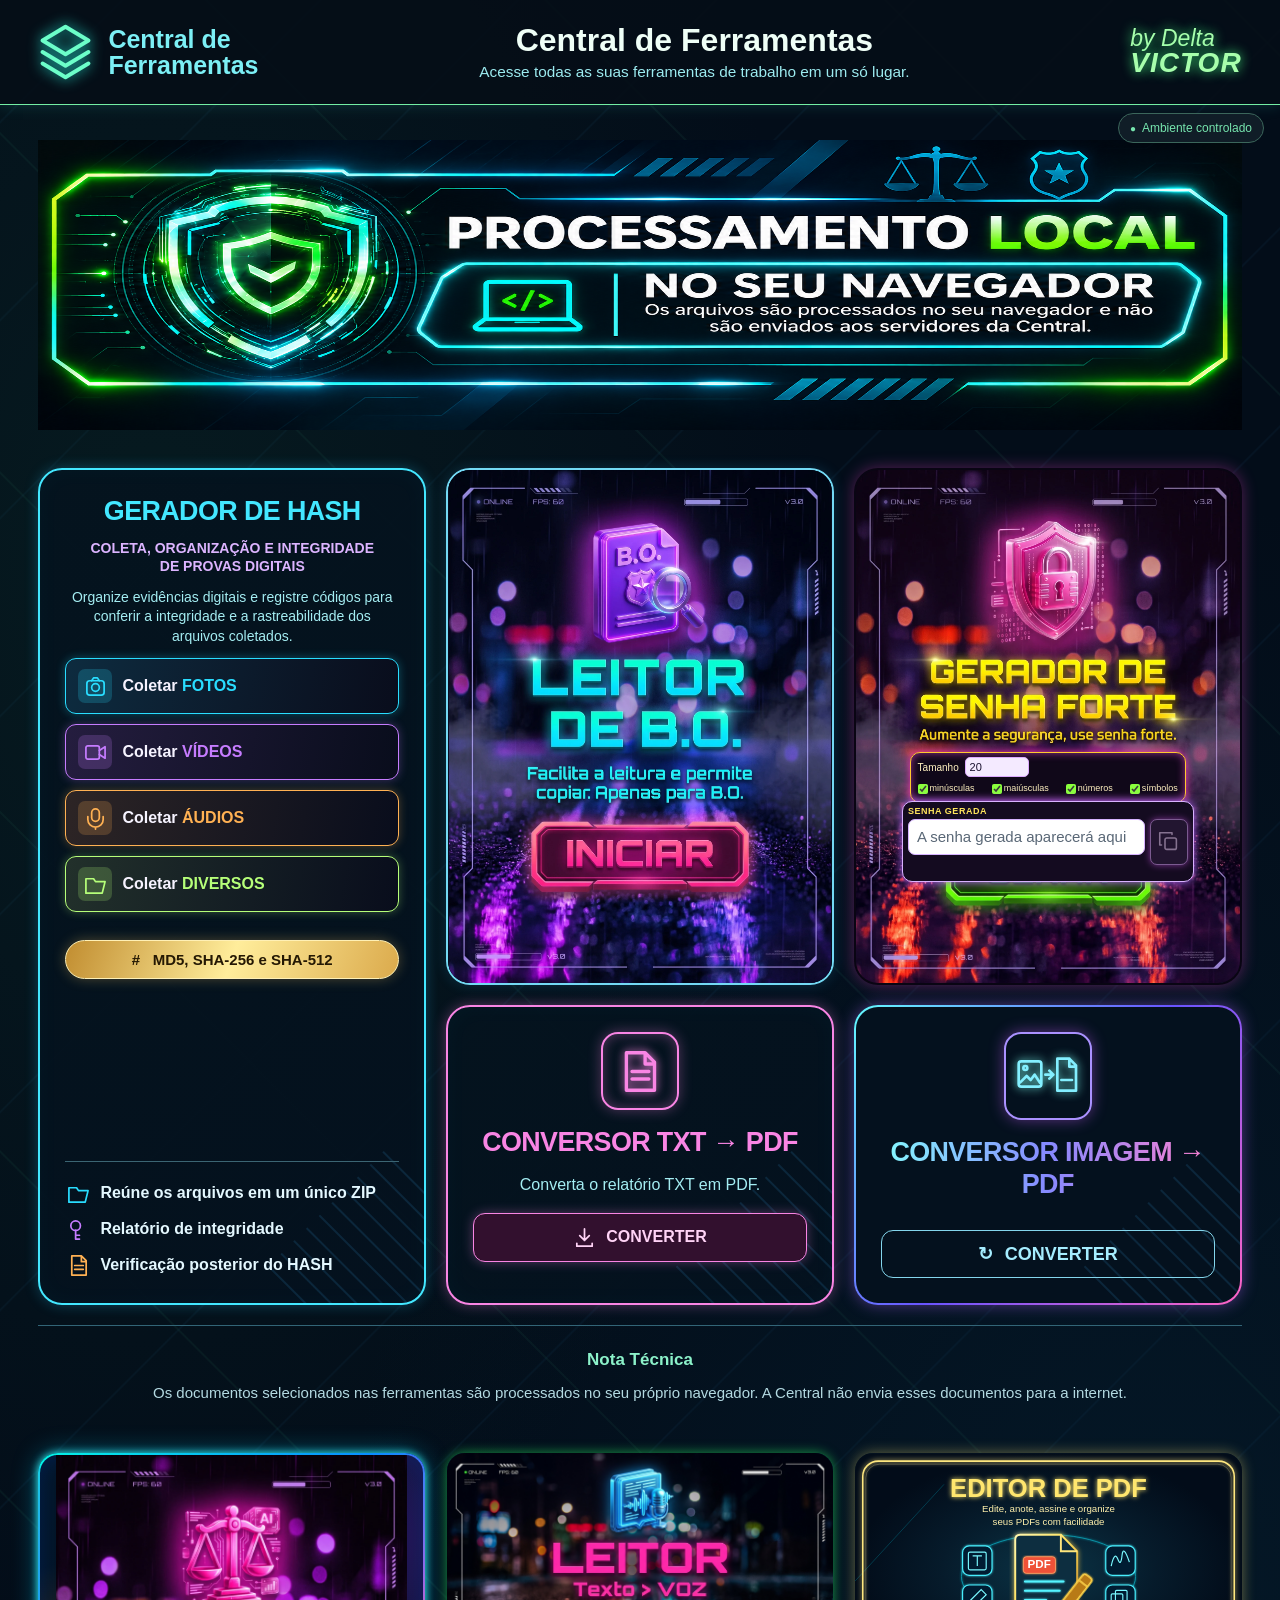
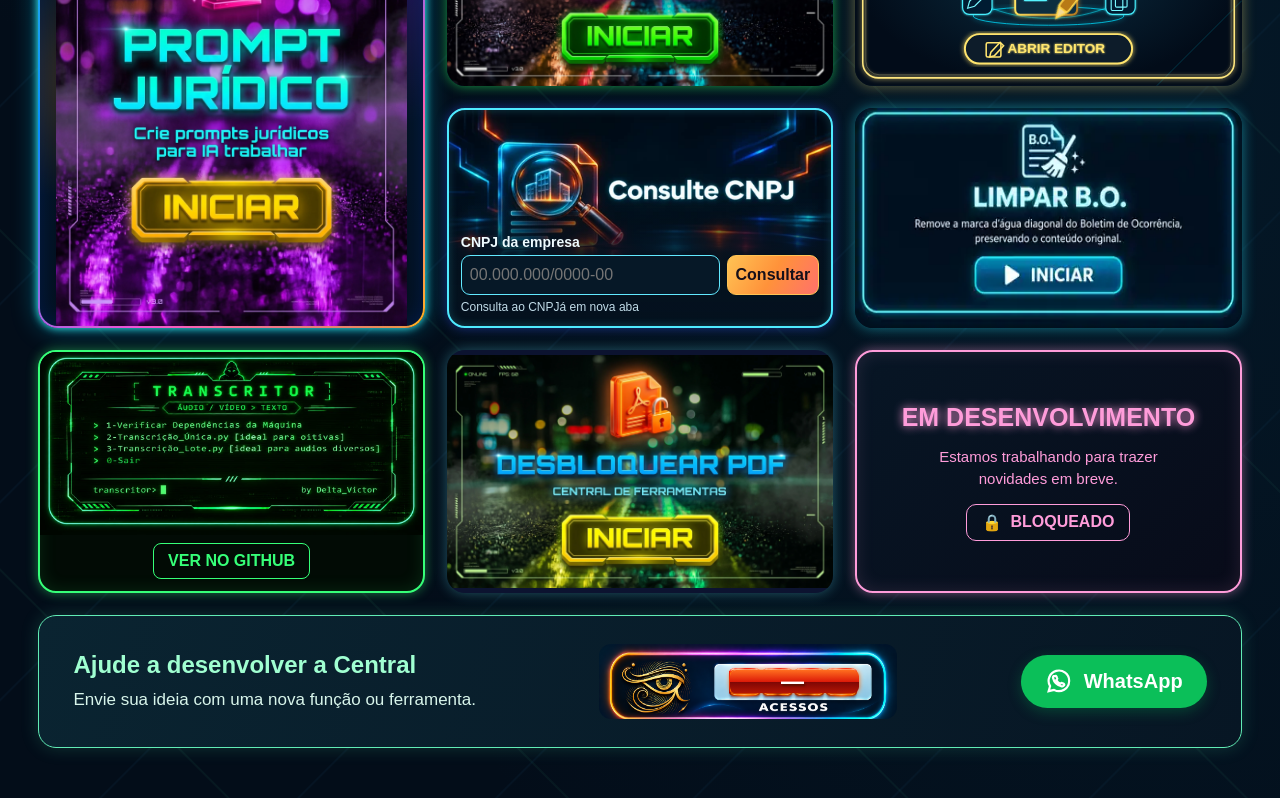
==== commit 1b4c79ca: "Atualiza o card do gerador de senha forte" ====
--- a/index.html
+++ b/index.html
@@ -214,6 +214,30 @@
 .future-prompt .future-prompt-action{position:absolute;inset:0;z-index:1;display:block;width:100%;height:100%;margin:0;padding:0;border:0;border-radius:inherit;background:transparent;box-shadow:none;color:transparent;font-size:0}
 @media(max-width:600px){.future-prompt{aspect-ratio:3/4}}
 </style>
+<style id="password-image-card-style">
+.password-card{position:relative;align-self:start;aspect-ratio:3/4;padding:0!important;min-height:0!important;height:auto!important;overflow:hidden!important;isolation:isolate;border-color:transparent;background:#090513;box-shadow:0 0 16px #ff43d355}
+.password-card>.password-card-art{position:absolute!important;inset:0;z-index:0;display:block;width:100%;height:100%;max-width:none;object-fit:cover;pointer-events:none}
+.password-card>.tool-icon{display:none}
+.password-card>h2,.password-card>p{position:absolute!important;width:1px;height:1px;padding:0;margin:-1px;overflow:hidden;clip:rect(0,0,0,0);white-space:nowrap;border:0}
+.password-card .password-options{position:absolute;top:55%;left:14%;z-index:2;width:72%;height:10%;margin:0;padding:4px 7px;display:grid;grid-template-columns:42px 64px minmax(0,1fr);grid-template-rows:1fr 1fr;align-items:center;gap:3px 5px;border:1px solid #ffc92f;border-radius:10px;background:#100819;color:#fff1c1;box-shadow:0 0 8px #ff3bbb,inset 0 0 9px #952f8b;font-size:10px;line-height:1.1}
+.password-card .password-options>label{grid-column:1;grid-row:1;display:block;font-size:10px}
+.password-card .password-options>input[type=number]{grid-column:2;grid-row:1;width:100%;height:20px;padding:2px 4px;border:1px solid #dcaaff;border-radius:5px;background:#f4eaff;color:#1b1230;font-size:11px}
+.password-card .password-options>span{display:none}
+.password-card .password-options .checks{grid-column:1/4;grid-row:2;display:flex;align-items:center;justify-content:space-between;flex-wrap:nowrap;gap:2px;min-width:0}
+.password-card .password-options .checks label{display:flex;align-items:center;gap:2px;font-size:9px;white-space:nowrap}
+.password-card .password-options .checks input{width:10px;height:10px;margin:0;accent-color:#8aff3d}
+.password-card #generatePassword{position:absolute;top:81%;left:24%;z-index:3;width:52%;height:13%;min-height:0;margin:0;padding:0;border:0!important;border-radius:24px;background:transparent!important;color:transparent!important;box-shadow:none!important}
+.password-card #generatePassword svg,.password-card #generatePassword span{visibility:hidden}
+.password-card #generatePassword:focus-visible{outline:3px solid #fff;outline-offset:-5px}
+.password-card .password-result{position:absolute;top:64.5%;left:12%;z-index:3;width:76%;margin:0;padding:4px 5px 2px;border:1px solid #d9b2ff;border-radius:10px;background:#140b20;box-shadow:0 0 10px #b96cff}
+.password-card .password-result:before{content:"SENHA GERADA";display:block;margin:0 0 3px;color:#ffe65c;font-size:9px;font-weight:800;letter-spacing:.06em;text-align:left}
+.password-card .password-result .result-row{gap:5px}
+.password-card .password-result .result-row input{height:36px;padding:6px 8px;border:1px solid #d6b3ff;border-radius:7px;background:#f4eaff;color:#1b1230;font-size:clamp(10px,1.05vw,14px)}
+.password-card .password-result #copyResult{width:38px;min-width:38px;height:36px;padding:4px;border:1px solid #e2aaff;border-radius:7px;background:#302040;color:#f6d8ff;box-shadow:0 0 7px #e35dff}
+.password-card .password-result #copyResult svg{width:21px;height:21px}
+.password-card #copyStatus{min-height:12px;margin-top:2px;color:#fff;font-size:10px!important;text-shadow:0 0 5px #d35dff}
+.password-card .password-note{position:absolute;width:1px;height:1px;padding:0;margin:-1px;overflow:hidden;clip:rect(0,0,0,0);white-space:nowrap;border:0}
+</style>
 </head><body>
 <header class="topbar"><div class="brand"><svg viewBox="0 0 24 26" fill="none" stroke="currentColor" stroke-width="1.7" stroke-linecap="round" stroke-linejoin="round" aria-hidden="true"><path d="m12 2 10 6-10 6L2 8Z M2 13l10 6 10-6 M2 18l10 6 10-6"></path></svg><span>Central de<br>Ferramentas</span></div><div class="header-message"><strong>Central de Ferramentas</strong><span>Acesse todas as suas ferramentas de trabalho em um só lugar.</span></div><div class="signature">by Delta<strong>VICTOR</strong></div><span class="controlled-badge"><span aria-hidden="true">●</span> Ambiente controlado</span></header>
 <main><section class="hero"><div><h1 class="visually-hidden">Central de Ferramentas</h1><img class="local-processing-banner" src="./assets/selo-local-largo.png" alt="Processamento local no seu navegador. Os arquivos são processados no seu navegador e não são enviados aos servidores da Central."></div></section><section class="cards" aria-label="Ferramentas" style="--editor-columns: 3; gap: 16px; font-size: 10px;"><article class="card green hash-reference" style="--editor-span: 1; --editor-rows: 2; min-height: 314px;"><h2>GERADOR DE HASH</h2><h3 class="hash-subtitle">COLETA, ORGANIZAÇÃO E INTEGRIDADE<br>DE PROVAS DIGITAIS</h3><p class="hash-summary">Organize evidências digitais e registre códigos para conferir a integridade e a rastreabilidade dos arquivos coletados.</p>
@@ -223,7 +247,7 @@
 <button type="button" style="--hash-color:#ffb153"><span class="hash-symbol"><svg viewBox="0 0 24 24" fill="none" stroke="currentColor" stroke-width="1.8" stroke-linecap="round" stroke-linejoin="round" aria-hidden="true"><rect x="8" y="2" width="8" height="13" rx="4"/><path d="M4 10v3a8 8 0 0 0 16 0v-3 M12 21v2"/></svg></span><span>Coletar <b>ÁUDIOS</b></span></button>
 <button type="button" style="--hash-color:#b6ff79"><span class="hash-symbol"><svg viewBox="0 0 24 24" fill="none" stroke="currentColor" stroke-width="1.8" stroke-linecap="round" stroke-linejoin="round" aria-hidden="true"><path d="M2 6h8l2 3h10l-3 12H2Z"/></svg></span><span class="" style="font-size: 14px;">Coletar <b class="">DIVERSOS</b></span></button>
 </div><div class="hash-algorithms" style="font-size: 12px;"># &nbsp; MD5, SHA-256 e SHA-512</div>
-<div class="hash-info"><div style="--hash-color:#29ddff"><span class="hash-symbol"><svg viewBox="0 0 24 24" fill="none" stroke="currentColor" stroke-width="1.8" stroke-linecap="round" stroke-linejoin="round" aria-hidden="true"><path d="M2 6h8l2 3h10l-3 12H2Z"/></svg></span><span class="" style="font-size: 10px;">Reúne os arquivos em um único ZIP</span></div><div style="--hash-color:#c67cff"><span class="hash-symbol"><svg viewBox="0 0 24 24" fill="none" stroke="currentColor" stroke-width="1.8" stroke-linecap="round" stroke-linejoin="round" aria-hidden="true"><circle cx="9" cy="8" r="5"/><path d="M9 13v9h4 M9 18h4"/></svg></span><span class="" style="font-size: 11px;">Relatório de integridade</span></div><div style="--hash-color:#ffb153"><span class="hash-symbol"><svg viewBox="0 0 24 24" fill="none" stroke="currentColor" stroke-width="1.8" stroke-linecap="round" stroke-linejoin="round" aria-hidden="true"><path d="M5 2h10l5 5v15H5Z M15 2v6h5 M8 12h9 M8 16h9"/></svg></span><span class="" style="font-size: 10px;">Verificação posterior do HASH</span></div></div></article><article class="card blue reader-card" style="min-height: 419px; font-size: 16px; height: 419px; overflow: auto;"><div class="tool-icon"><svg viewBox="0 0 24 24" fill="none" stroke="currentColor" stroke-width="1.8" stroke-linecap="round" stroke-linejoin="round" aria-hidden="true"><path d="M5 2h10l5 5v15H5Z M15 2v6h5 M8 12h9 M8 16h9"/></svg></div><h2 class="">LEITOR DE B.O.</h2><p class="" style="font-size: 15px;">Facilita a leitura, a compreensão e ainda permite copiar. Apenas para B.O.</p><button id="selectBo" type="button" class="" style="padding: 12px 20px; border: 1px solid; border-radius: 12px; background: rgb(32, 146, 40); color: rgb(149, 255, 218); font-style: inherit; font-variant: inherit; font-weight: inherit; font-stretch: inherit; font-size: 18px; line-height: inherit; font-family: inherit; font-optical-sizing: inherit; font-size-adjust: inherit; font-kerning: inherit; font-feature-settings: inherit; font-variation-settings: inherit; font-language-override: inherit; cursor: default; align-self: flex-start; flex-shrink: 0; width: 100%; max-width: 100%; --accent: #3b1db4; --glow: #3b1db455;"><svg viewBox="0 0 24 24" fill="none" stroke="currentColor" stroke-width="1.8" stroke-linecap="round" stroke-linejoin="round" aria-hidden="true"><path d="M2 6h8l2 3h10l-3 12H2Z"/></svg><span>INICIAR</span><img src="./assets/card-leitor-bo.webp" alt="" width="1600" height="963" loading="lazy"></button></article><article class="card teal" style="min-height: 400px; height: 427px; overflow: auto; font-size: 16px; text-align: center;"><div class="tool-icon"><svg viewBox="0 0 24 24" fill="none" stroke="currentColor" stroke-width="1.8" stroke-linecap="round" stroke-linejoin="round" aria-hidden="true"><circle cx="9" cy="8" r="5"/><path d="M9 13v9h4 M9 18h4"/></svg></div><h2 class="" style="font-size: 21px;">GERADOR DE SENHA FORTE</h2><p class="" style="font-size: 16px;">Aumente a segurança, use senha forte.</p><div class="password-options" aria-label="Opções de senha">
+<div class="hash-info"><div style="--hash-color:#29ddff"><span class="hash-symbol"><svg viewBox="0 0 24 24" fill="none" stroke="currentColor" stroke-width="1.8" stroke-linecap="round" stroke-linejoin="round" aria-hidden="true"><path d="M2 6h8l2 3h10l-3 12H2Z"/></svg></span><span class="" style="font-size: 10px;">Reúne os arquivos em um único ZIP</span></div><div style="--hash-color:#c67cff"><span class="hash-symbol"><svg viewBox="0 0 24 24" fill="none" stroke="currentColor" stroke-width="1.8" stroke-linecap="round" stroke-linejoin="round" aria-hidden="true"><circle cx="9" cy="8" r="5"/><path d="M9 13v9h4 M9 18h4"/></svg></span><span class="" style="font-size: 11px;">Relatório de integridade</span></div><div style="--hash-color:#ffb153"><span class="hash-symbol"><svg viewBox="0 0 24 24" fill="none" stroke="currentColor" stroke-width="1.8" stroke-linecap="round" stroke-linejoin="round" aria-hidden="true"><path d="M5 2h10l5 5v15H5Z M15 2v6h5 M8 12h9 M8 16h9"/></svg></span><span class="" style="font-size: 10px;">Verificação posterior do HASH</span></div></div></article><article class="card blue reader-card" style="min-height: 419px; font-size: 16px; height: 419px; overflow: auto;"><div class="tool-icon"><svg viewBox="0 0 24 24" fill="none" stroke="currentColor" stroke-width="1.8" stroke-linecap="round" stroke-linejoin="round" aria-hidden="true"><path d="M5 2h10l5 5v15H5Z M15 2v6h5 M8 12h9 M8 16h9"/></svg></div><h2 class="">LEITOR DE B.O.</h2><p class="" style="font-size: 15px;">Facilita a leitura, a compreensão e ainda permite copiar. Apenas para B.O.</p><button id="selectBo" type="button" class="" style="padding: 12px 20px; border: 1px solid; border-radius: 12px; background: rgb(32, 146, 40); color: rgb(149, 255, 218); font-style: inherit; font-variant: inherit; font-weight: inherit; font-stretch: inherit; font-size: 18px; line-height: inherit; font-family: inherit; font-optical-sizing: inherit; font-size-adjust: inherit; font-kerning: inherit; font-feature-settings: inherit; font-variation-settings: inherit; font-language-override: inherit; cursor: default; align-self: flex-start; flex-shrink: 0; width: 100%; max-width: 100%; --accent: #3b1db4; --glow: #3b1db455;"><svg viewBox="0 0 24 24" fill="none" stroke="currentColor" stroke-width="1.8" stroke-linecap="round" stroke-linejoin="round" aria-hidden="true"><path d="M2 6h8l2 3h10l-3 12H2Z"/></svg><span>INICIAR</span><img src="./assets/card-leitor-bo.webp" alt="" width="1600" height="963" loading="lazy"></button></article><article class="card teal password-card" style="min-height: 400px; height: 427px; overflow: auto; font-size: 16px; text-align: center;"><img class="password-card-art" src="./assets/card-gerador-senha-forte.webp" alt="" aria-hidden="true" width="1529" height="2048" loading="lazy"><div class="tool-icon"><svg viewBox="0 0 24 24" fill="none" stroke="currentColor" stroke-width="1.8" stroke-linecap="round" stroke-linejoin="round" aria-hidden="true"><circle cx="9" cy="8" r="5"/><path d="M9 13v9h4 M9 18h4"/></svg></div><h2 class="" style="font-size: 21px;">GERADOR DE SENHA FORTE</h2><p class="" style="font-size: 16px;">Aumente a segurança, use senha forte.</p><div class="password-options" aria-label="Opções de senha">
 <label for="passwordLength">Tamanho</label><input id="passwordLength" type="number" min="8" max="64" value="20">
 <span>Incluir</span><div class="checks">
 <label><input id="useLower" type="checkbox" checked> minúsculas</label>
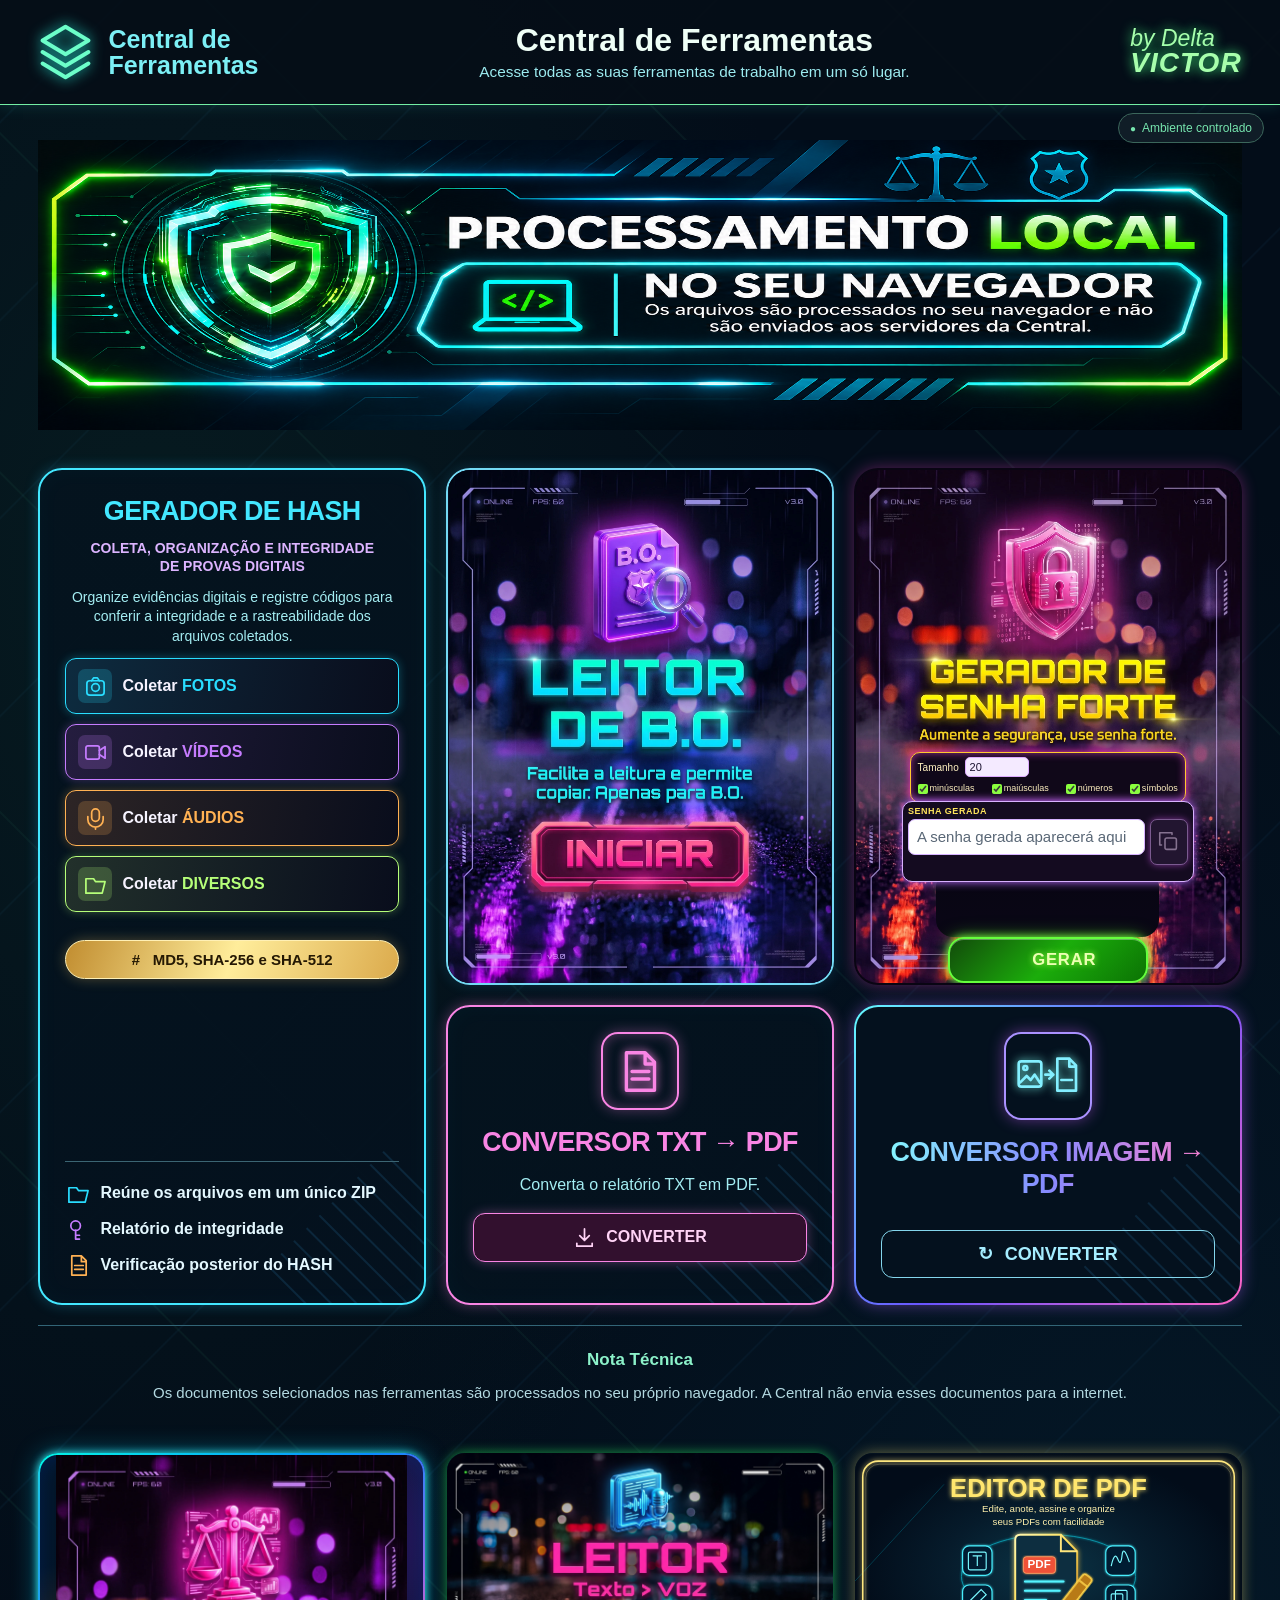
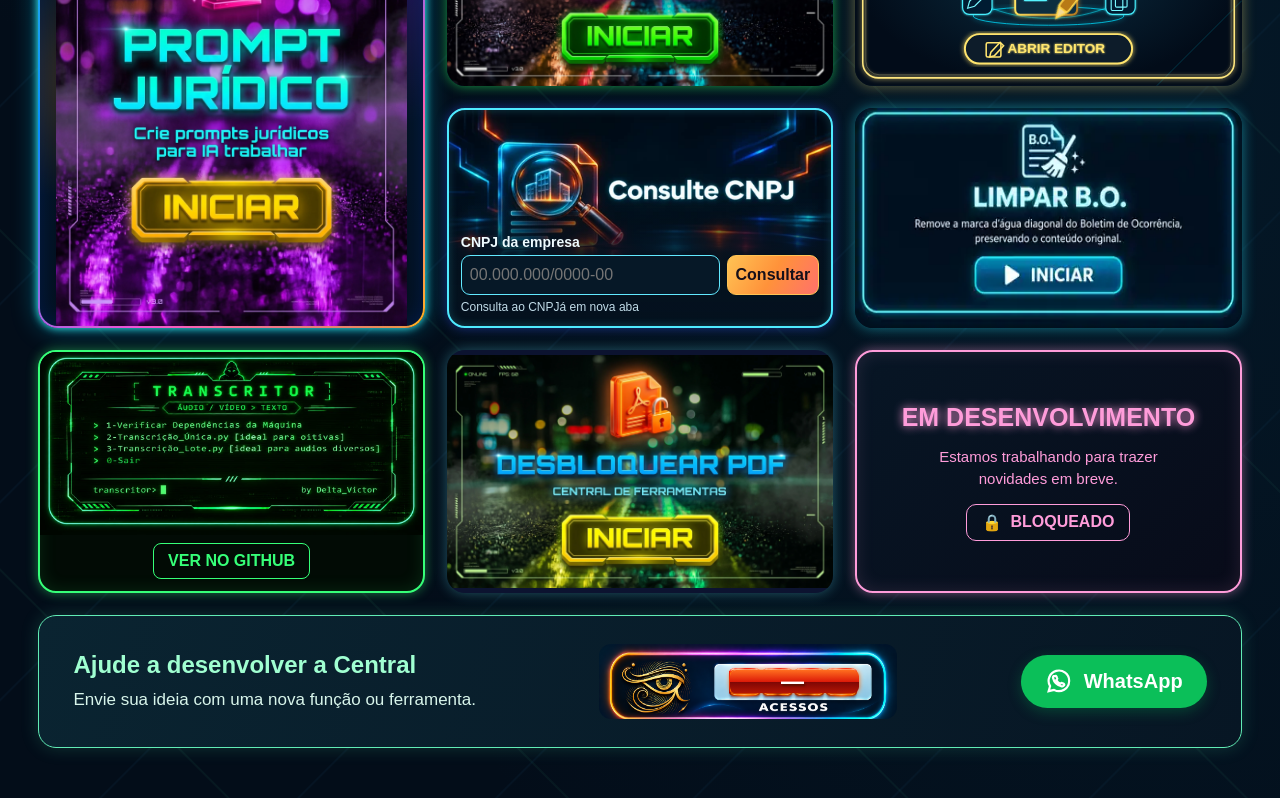
==== commit 998356d3: "Reposiciona o botão do gerador de senhas" ====
--- a/index.html
+++ b/index.html
@@ -226,8 +226,10 @@
 .password-card .password-options .checks{grid-column:1/4;grid-row:2;display:flex;align-items:center;justify-content:space-between;flex-wrap:nowrap;gap:2px;min-width:0}
 .password-card .password-options .checks label{display:flex;align-items:center;gap:2px;font-size:9px;white-space:nowrap}
 .password-card .password-options .checks input{width:10px;height:10px;margin:0;accent-color:#8aff3d}
-.password-card #generatePassword{position:absolute;top:81%;left:24%;z-index:3;width:52%;height:13%;min-height:0;margin:0;padding:0;border:0!important;border-radius:24px;background:transparent!important;color:transparent!important;box-shadow:none!important}
-.password-card #generatePassword svg,.password-card #generatePassword span{visibility:hidden}
+.password-card .password-art-button-mask{position:absolute;top:78%;left:21%;z-index:2;width:58%;height:13%;border-radius:17px;background:linear-gradient(180deg,#080612 0%,#090615 70%,#0a0614 100%);pointer-events:none}
+.password-card #generatePassword{position:absolute;top:91%;left:24%;z-index:4;width:52%;height:9%;min-height:0;margin:0;padding:0;border:2px solid #65ff3c!important;border-radius:16px;background:linear-gradient(135deg,#124b0b,#1bad0b 52%,#0b7304)!important;color:#e9ffad!important;box-shadow:0 0 8px #80ff42,0 0 18px #4aff2380,inset 0 1px #ffffff55!important;font-size:clamp(14px,1.3vw,18px)!important;font-weight:900;letter-spacing:.05em}
+.password-card #generatePassword svg{visibility:hidden}
+.password-card #generatePassword span{visibility:visible;color:#eaffb2;text-shadow:0 0 6px #9cff45}
 .password-card #generatePassword:focus-visible{outline:3px solid #fff;outline-offset:-5px}
 .password-card .password-result{position:absolute;top:64.5%;left:12%;z-index:3;width:76%;margin:0;padding:4px 5px 2px;border:1px solid #d9b2ff;border-radius:10px;background:#140b20;box-shadow:0 0 10px #b96cff}
 .password-card .password-result:before{content:"SENHA GERADA";display:block;margin:0 0 3px;color:#ffe65c;font-size:9px;font-weight:800;letter-spacing:.06em;text-align:left}
@@ -247,7 +249,7 @@
 <button type="button" style="--hash-color:#ffb153"><span class="hash-symbol"><svg viewBox="0 0 24 24" fill="none" stroke="currentColor" stroke-width="1.8" stroke-linecap="round" stroke-linejoin="round" aria-hidden="true"><rect x="8" y="2" width="8" height="13" rx="4"/><path d="M4 10v3a8 8 0 0 0 16 0v-3 M12 21v2"/></svg></span><span>Coletar <b>ÁUDIOS</b></span></button>
 <button type="button" style="--hash-color:#b6ff79"><span class="hash-symbol"><svg viewBox="0 0 24 24" fill="none" stroke="currentColor" stroke-width="1.8" stroke-linecap="round" stroke-linejoin="round" aria-hidden="true"><path d="M2 6h8l2 3h10l-3 12H2Z"/></svg></span><span class="" style="font-size: 14px;">Coletar <b class="">DIVERSOS</b></span></button>
 </div><div class="hash-algorithms" style="font-size: 12px;"># &nbsp; MD5, SHA-256 e SHA-512</div>
-<div class="hash-info"><div style="--hash-color:#29ddff"><span class="hash-symbol"><svg viewBox="0 0 24 24" fill="none" stroke="currentColor" stroke-width="1.8" stroke-linecap="round" stroke-linejoin="round" aria-hidden="true"><path d="M2 6h8l2 3h10l-3 12H2Z"/></svg></span><span class="" style="font-size: 10px;">Reúne os arquivos em um único ZIP</span></div><div style="--hash-color:#c67cff"><span class="hash-symbol"><svg viewBox="0 0 24 24" fill="none" stroke="currentColor" stroke-width="1.8" stroke-linecap="round" stroke-linejoin="round" aria-hidden="true"><circle cx="9" cy="8" r="5"/><path d="M9 13v9h4 M9 18h4"/></svg></span><span class="" style="font-size: 11px;">Relatório de integridade</span></div><div style="--hash-color:#ffb153"><span class="hash-symbol"><svg viewBox="0 0 24 24" fill="none" stroke="currentColor" stroke-width="1.8" stroke-linecap="round" stroke-linejoin="round" aria-hidden="true"><path d="M5 2h10l5 5v15H5Z M15 2v6h5 M8 12h9 M8 16h9"/></svg></span><span class="" style="font-size: 10px;">Verificação posterior do HASH</span></div></div></article><article class="card blue reader-card" style="min-height: 419px; font-size: 16px; height: 419px; overflow: auto;"><div class="tool-icon"><svg viewBox="0 0 24 24" fill="none" stroke="currentColor" stroke-width="1.8" stroke-linecap="round" stroke-linejoin="round" aria-hidden="true"><path d="M5 2h10l5 5v15H5Z M15 2v6h5 M8 12h9 M8 16h9"/></svg></div><h2 class="">LEITOR DE B.O.</h2><p class="" style="font-size: 15px;">Facilita a leitura, a compreensão e ainda permite copiar. Apenas para B.O.</p><button id="selectBo" type="button" class="" style="padding: 12px 20px; border: 1px solid; border-radius: 12px; background: rgb(32, 146, 40); color: rgb(149, 255, 218); font-style: inherit; font-variant: inherit; font-weight: inherit; font-stretch: inherit; font-size: 18px; line-height: inherit; font-family: inherit; font-optical-sizing: inherit; font-size-adjust: inherit; font-kerning: inherit; font-feature-settings: inherit; font-variation-settings: inherit; font-language-override: inherit; cursor: default; align-self: flex-start; flex-shrink: 0; width: 100%; max-width: 100%; --accent: #3b1db4; --glow: #3b1db455;"><svg viewBox="0 0 24 24" fill="none" stroke="currentColor" stroke-width="1.8" stroke-linecap="round" stroke-linejoin="round" aria-hidden="true"><path d="M2 6h8l2 3h10l-3 12H2Z"/></svg><span>INICIAR</span><img src="./assets/card-leitor-bo.webp" alt="" width="1600" height="963" loading="lazy"></button></article><article class="card teal password-card" style="min-height: 400px; height: 427px; overflow: auto; font-size: 16px; text-align: center;"><img class="password-card-art" src="./assets/card-gerador-senha-forte.webp" alt="" aria-hidden="true" width="1529" height="2048" loading="lazy"><div class="tool-icon"><svg viewBox="0 0 24 24" fill="none" stroke="currentColor" stroke-width="1.8" stroke-linecap="round" stroke-linejoin="round" aria-hidden="true"><circle cx="9" cy="8" r="5"/><path d="M9 13v9h4 M9 18h4"/></svg></div><h2 class="" style="font-size: 21px;">GERADOR DE SENHA FORTE</h2><p class="" style="font-size: 16px;">Aumente a segurança, use senha forte.</p><div class="password-options" aria-label="Opções de senha">
+<div class="hash-info"><div style="--hash-color:#29ddff"><span class="hash-symbol"><svg viewBox="0 0 24 24" fill="none" stroke="currentColor" stroke-width="1.8" stroke-linecap="round" stroke-linejoin="round" aria-hidden="true"><path d="M2 6h8l2 3h10l-3 12H2Z"/></svg></span><span class="" style="font-size: 10px;">Reúne os arquivos em um único ZIP</span></div><div style="--hash-color:#c67cff"><span class="hash-symbol"><svg viewBox="0 0 24 24" fill="none" stroke="currentColor" stroke-width="1.8" stroke-linecap="round" stroke-linejoin="round" aria-hidden="true"><circle cx="9" cy="8" r="5"/><path d="M9 13v9h4 M9 18h4"/></svg></span><span class="" style="font-size: 11px;">Relatório de integridade</span></div><div style="--hash-color:#ffb153"><span class="hash-symbol"><svg viewBox="0 0 24 24" fill="none" stroke="currentColor" stroke-width="1.8" stroke-linecap="round" stroke-linejoin="round" aria-hidden="true"><path d="M5 2h10l5 5v15H5Z M15 2v6h5 M8 12h9 M8 16h9"/></svg></span><span class="" style="font-size: 10px;">Verificação posterior do HASH</span></div></div></article><article class="card blue reader-card" style="min-height: 419px; font-size: 16px; height: 419px; overflow: auto;"><div class="tool-icon"><svg viewBox="0 0 24 24" fill="none" stroke="currentColor" stroke-width="1.8" stroke-linecap="round" stroke-linejoin="round" aria-hidden="true"><path d="M5 2h10l5 5v15H5Z M15 2v6h5 M8 12h9 M8 16h9"/></svg></div><h2 class="">LEITOR DE B.O.</h2><p class="" style="font-size: 15px;">Facilita a leitura, a compreensão e ainda permite copiar. Apenas para B.O.</p><button id="selectBo" type="button" class="" style="padding: 12px 20px; border: 1px solid; border-radius: 12px; background: rgb(32, 146, 40); color: rgb(149, 255, 218); font-style: inherit; font-variant: inherit; font-weight: inherit; font-stretch: inherit; font-size: 18px; line-height: inherit; font-family: inherit; font-optical-sizing: inherit; font-size-adjust: inherit; font-kerning: inherit; font-feature-settings: inherit; font-variation-settings: inherit; font-language-override: inherit; cursor: default; align-self: flex-start; flex-shrink: 0; width: 100%; max-width: 100%; --accent: #3b1db4; --glow: #3b1db455;"><svg viewBox="0 0 24 24" fill="none" stroke="currentColor" stroke-width="1.8" stroke-linecap="round" stroke-linejoin="round" aria-hidden="true"><path d="M2 6h8l2 3h10l-3 12H2Z"/></svg><span>INICIAR</span><img src="./assets/card-leitor-bo.webp" alt="" width="1600" height="963" loading="lazy"></button></article><article class="card teal password-card" style="min-height: 400px; height: 427px; overflow: auto; font-size: 16px; text-align: center;"><img class="password-card-art" src="./assets/card-gerador-senha-forte.webp?v=1b4c79c" alt="" aria-hidden="true" width="1529" height="2048" loading="lazy"><div class="password-art-button-mask" aria-hidden="true"></div><div class="tool-icon"><svg viewBox="0 0 24 24" fill="none" stroke="currentColor" stroke-width="1.8" stroke-linecap="round" stroke-linejoin="round" aria-hidden="true"><circle cx="9" cy="8" r="5"/><path d="M9 13v9h4 M9 18h4"/></svg></div><h2 class="" style="font-size: 21px;">GERADOR DE SENHA FORTE</h2><p class="" style="font-size: 16px;">Aumente a segurança, use senha forte.</p><div class="password-options" aria-label="Opções de senha">
 <label for="passwordLength">Tamanho</label><input id="passwordLength" type="number" min="8" max="64" value="20">
 <span>Incluir</span><div class="checks">
 <label><input id="useLower" type="checkbox" checked> minúsculas</label>
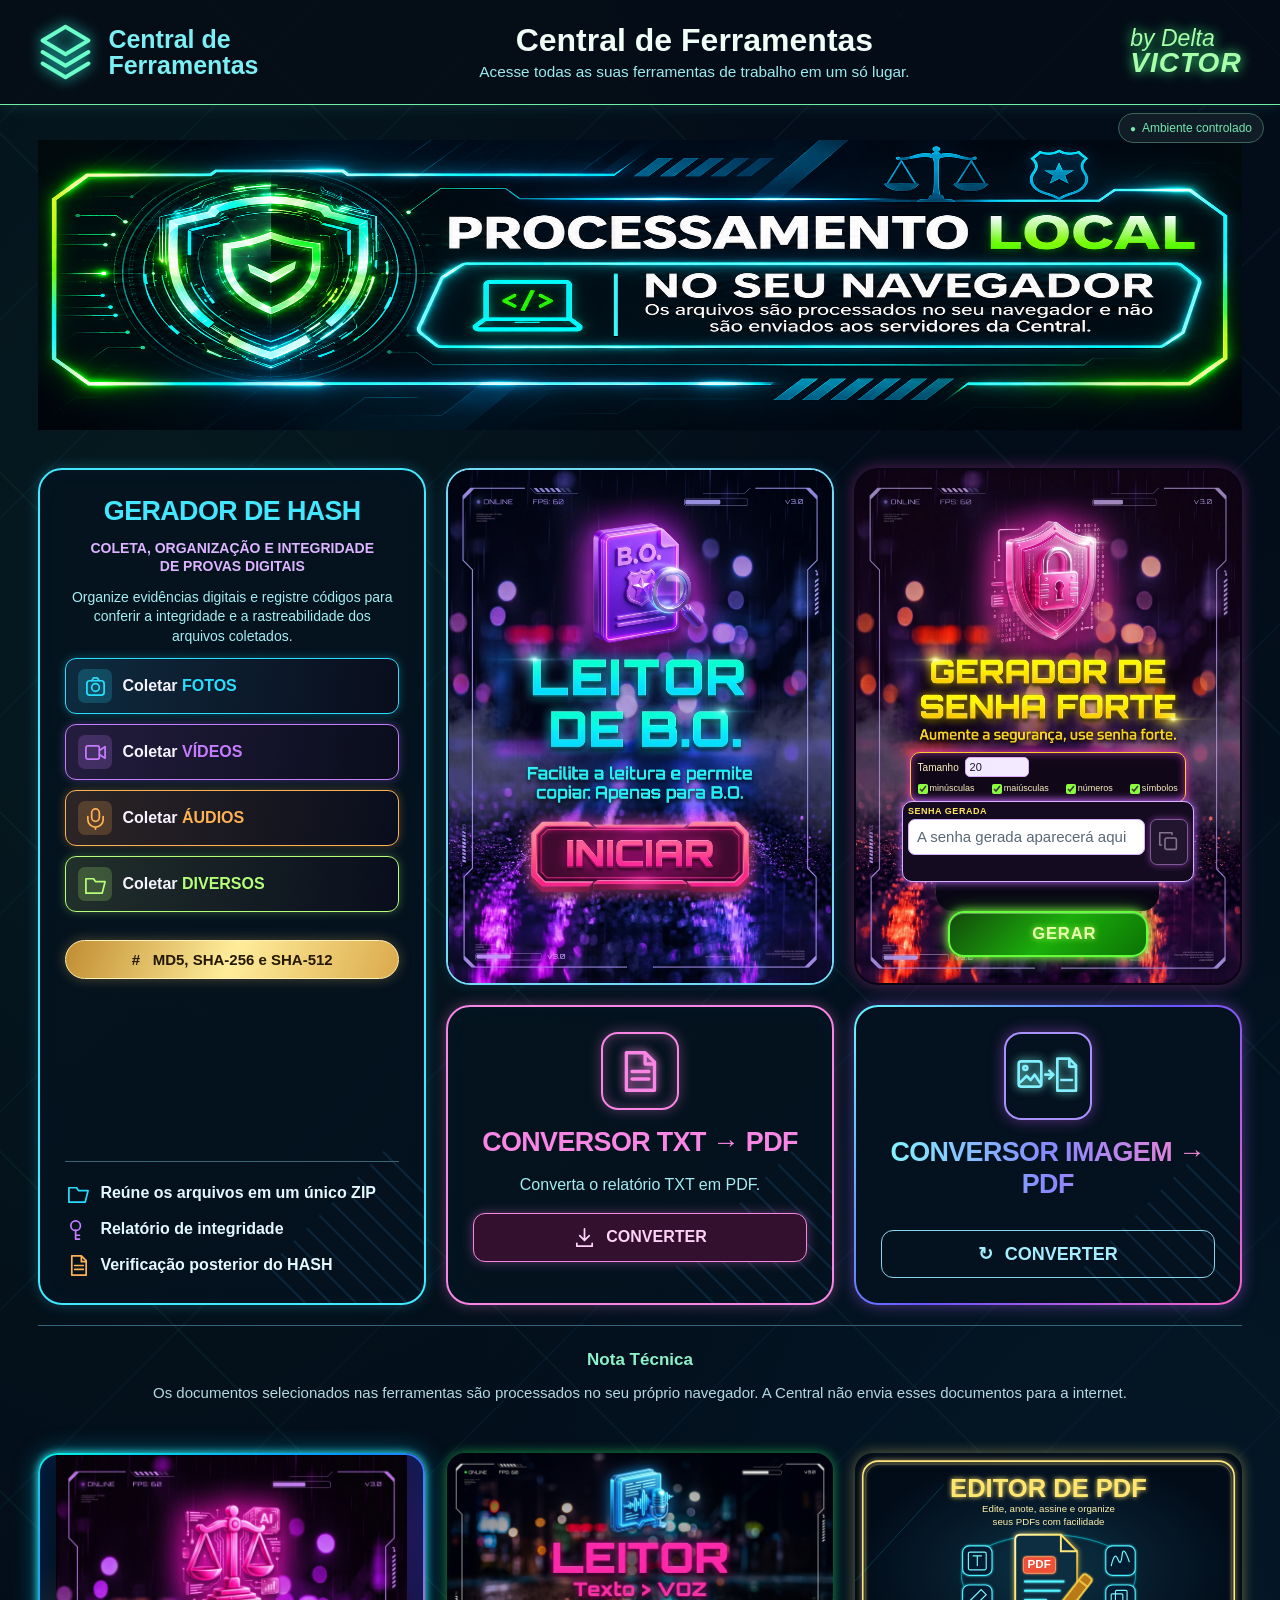
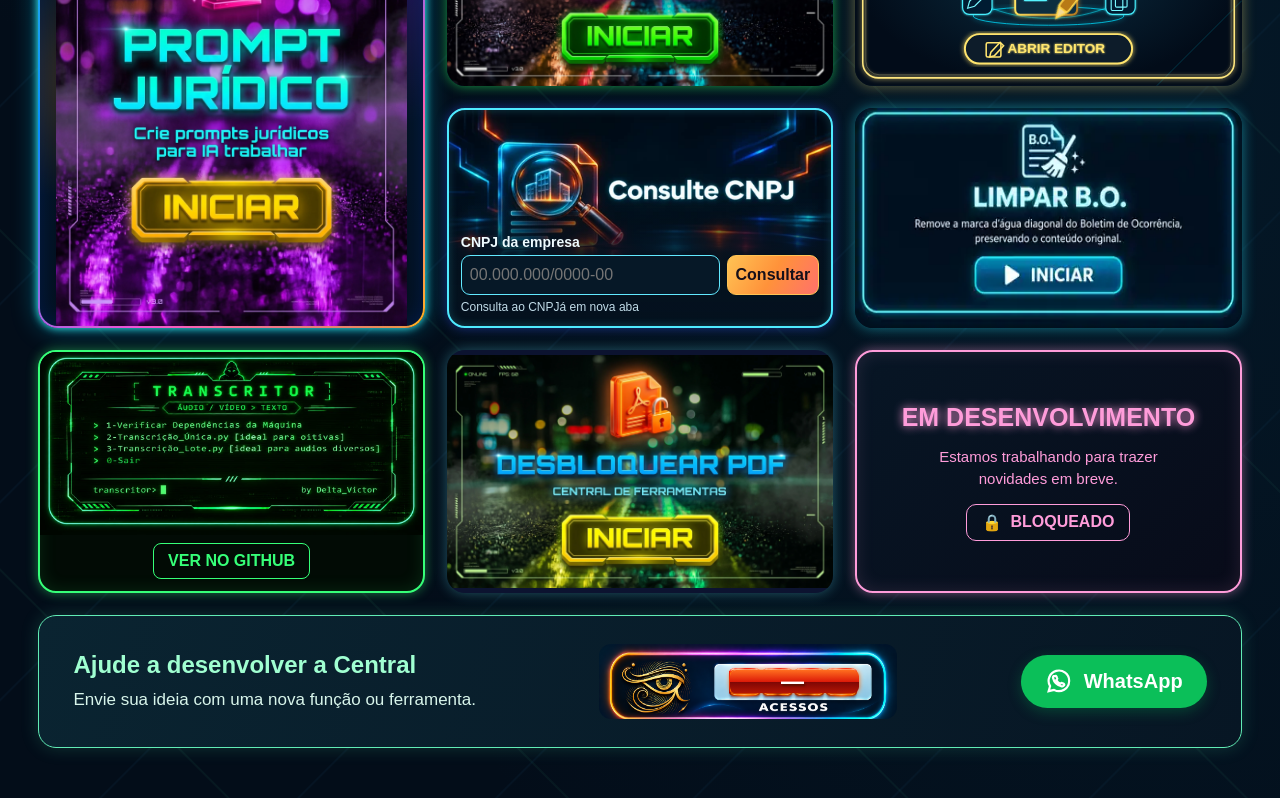
==== commit 2705078d: "Sobe botão do gerador de senhas em 5 por cento" ====
--- a/index.html
+++ b/index.html
@@ -226,8 +226,8 @@
 .password-card .password-options .checks{grid-column:1/4;grid-row:2;display:flex;align-items:center;justify-content:space-between;flex-wrap:nowrap;gap:2px;min-width:0}
 .password-card .password-options .checks label{display:flex;align-items:center;gap:2px;font-size:9px;white-space:nowrap}
 .password-card .password-options .checks input{width:10px;height:10px;margin:0;accent-color:#8aff3d}
-.password-card .password-art-button-mask{position:absolute;top:78%;left:21%;z-index:2;width:58%;height:13%;border-radius:17px;background:linear-gradient(180deg,#080612 0%,#090615 70%,#0a0614 100%);pointer-events:none}
-.password-card #generatePassword{position:absolute;top:91%;left:24%;z-index:4;width:52%;height:9%;min-height:0;margin:0;padding:0;border:2px solid #65ff3c!important;border-radius:16px;background:linear-gradient(135deg,#124b0b,#1bad0b 52%,#0b7304)!important;color:#e9ffad!important;box-shadow:0 0 8px #80ff42,0 0 18px #4aff2380,inset 0 1px #ffffff55!important;font-size:clamp(14px,1.3vw,18px)!important;font-weight:900;letter-spacing:.05em}
+.password-card .password-art-button-mask{position:absolute;top:78%;left:21%;z-index:2;width:58%;height:8%;border-radius:17px;background:linear-gradient(180deg,#080612 0%,#090615 70%,#0a0614 100%);pointer-events:none}
+.password-card #generatePassword{position:absolute;top:86%;left:24%;z-index:4;width:52%;height:9%;min-height:0;margin:0;padding:0;border:2px solid #65ff3c!important;border-radius:16px;background:linear-gradient(135deg,#124b0b,#1bad0b 52%,#0b7304)!important;color:#e9ffad!important;box-shadow:0 0 8px #80ff42,0 0 18px #4aff2380,inset 0 1px #ffffff55!important;font-size:clamp(14px,1.3vw,18px)!important;font-weight:900;letter-spacing:.05em}
 .password-card #generatePassword svg{visibility:hidden}
 .password-card #generatePassword span{visibility:visible;color:#eaffb2;text-shadow:0 0 6px #9cff45}
 .password-card #generatePassword:focus-visible{outline:3px solid #fff;outline-offset:-5px}
@@ -358,4 +358,4 @@
   display.textContent=String(value).padStart(4,"0");
  }catch{display.textContent="—";display.title="Contador temporariamente indisponível"}
 })();
-</script></body></html>+</script></body></html>
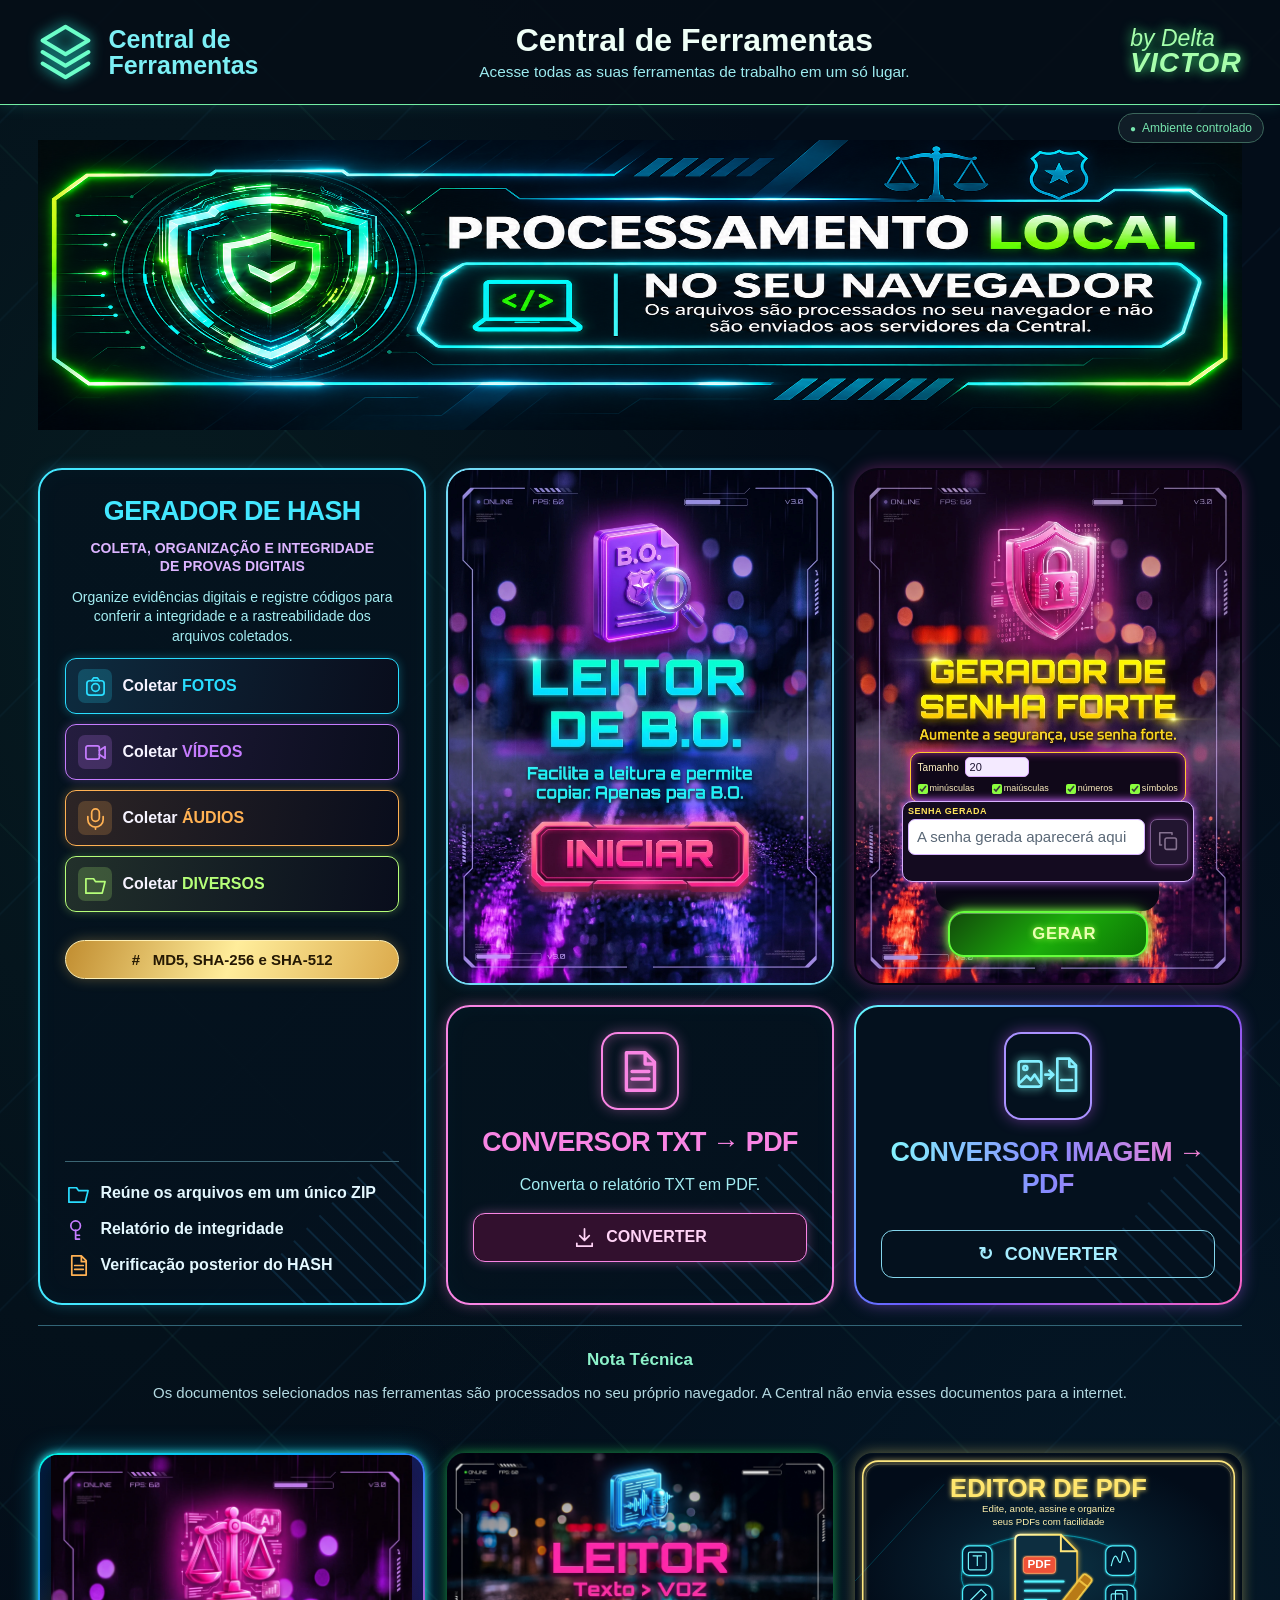
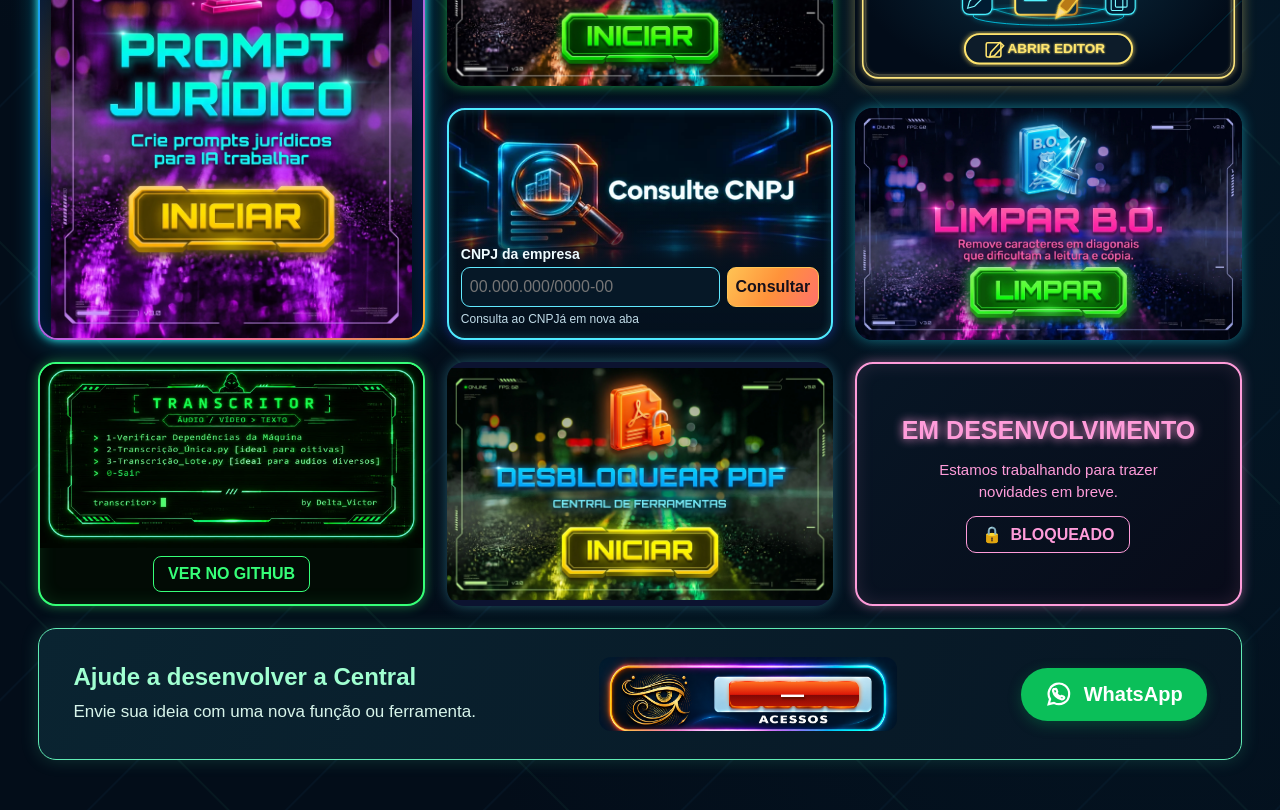
==== commit 50d59389: "Conecta o novo card LIMPAR B.O. à ferramenta" ====
--- a/index.html
+++ b/index.html
@@ -271,7 +271,7 @@
     </div>
     <small>Consulta ao CNPJá em nova aba</small>
   </form>
-</article><article class="future-tool bo-cleaner-card" style="--future-color:#28eaff"><a href="./ferramentas/limpar-bo/" aria-label="Abrir LIMPAR B.O."><img src="./assets/card-limpar-bo.webp" alt="LIMPAR B.O. Remova a marca d’água diagonal. INICIAR" loading="lazy"></a></article><article class="future-tool transcritor-card" aria-label="Transcritor de áudio e vídeo">
+</article><article class="future-tool bo-cleaner-card" style="--future-color:#28eaff"><a href="./ferramentas/limpar-bo/" aria-label="Abrir a ferramenta LIMPAR B.O."><img src="./assets/card-limpar-bo.webp?v=b1eca92" alt="LIMPAR B.O. — remova os caracteres diagonais do boletim. Clique para abrir a ferramenta." loading="lazy"></a></article><article class="future-tool transcritor-card" aria-label="Transcritor de áudio e vídeo">
   <img src="./assets/card-transcritor.webp" alt="Transcritor de áudio e vídeo para texto, com transcrição individual ou em lote" width="1200" height="576" loading="lazy">
   <a href="https://github.com/Delta369369/transcritorMT" target="_blank" rel="noopener noreferrer">VER NO GITHUB</a>
 </article><article class="future-tool pdf-unlock-card">
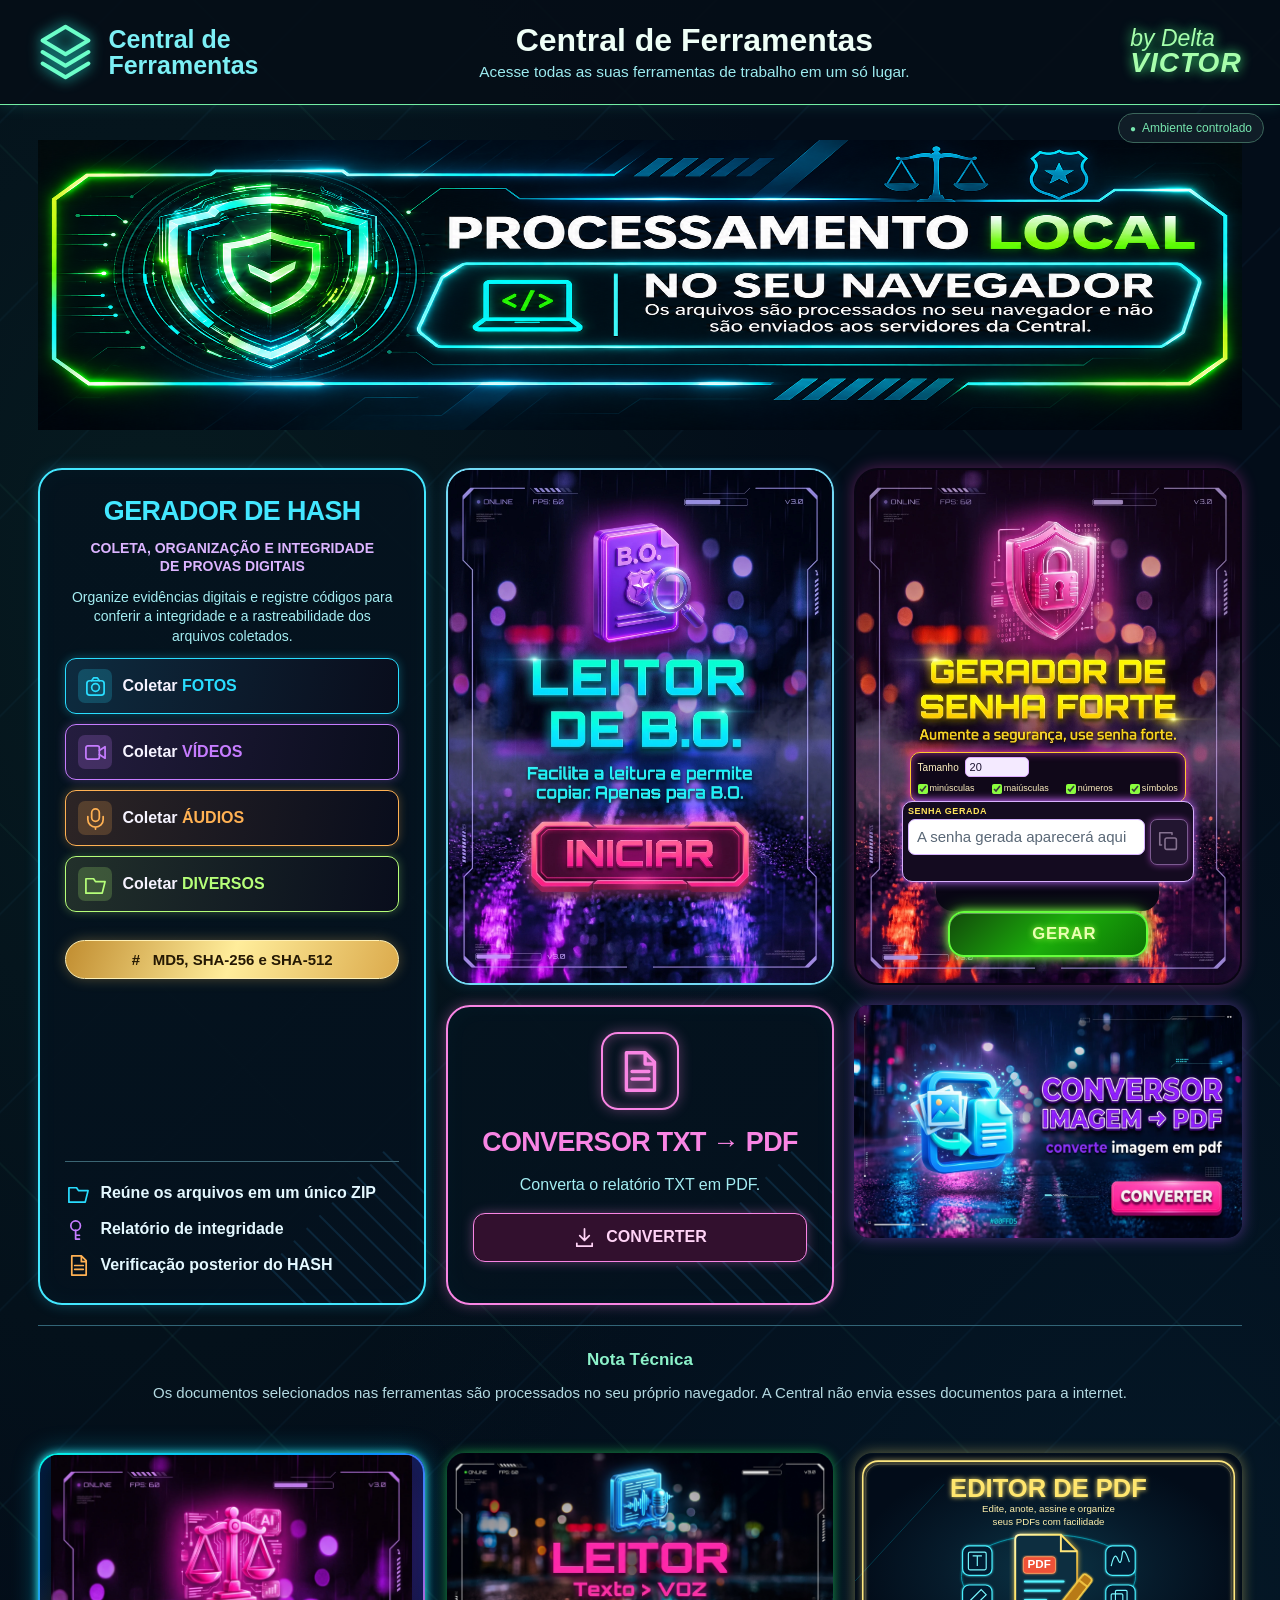
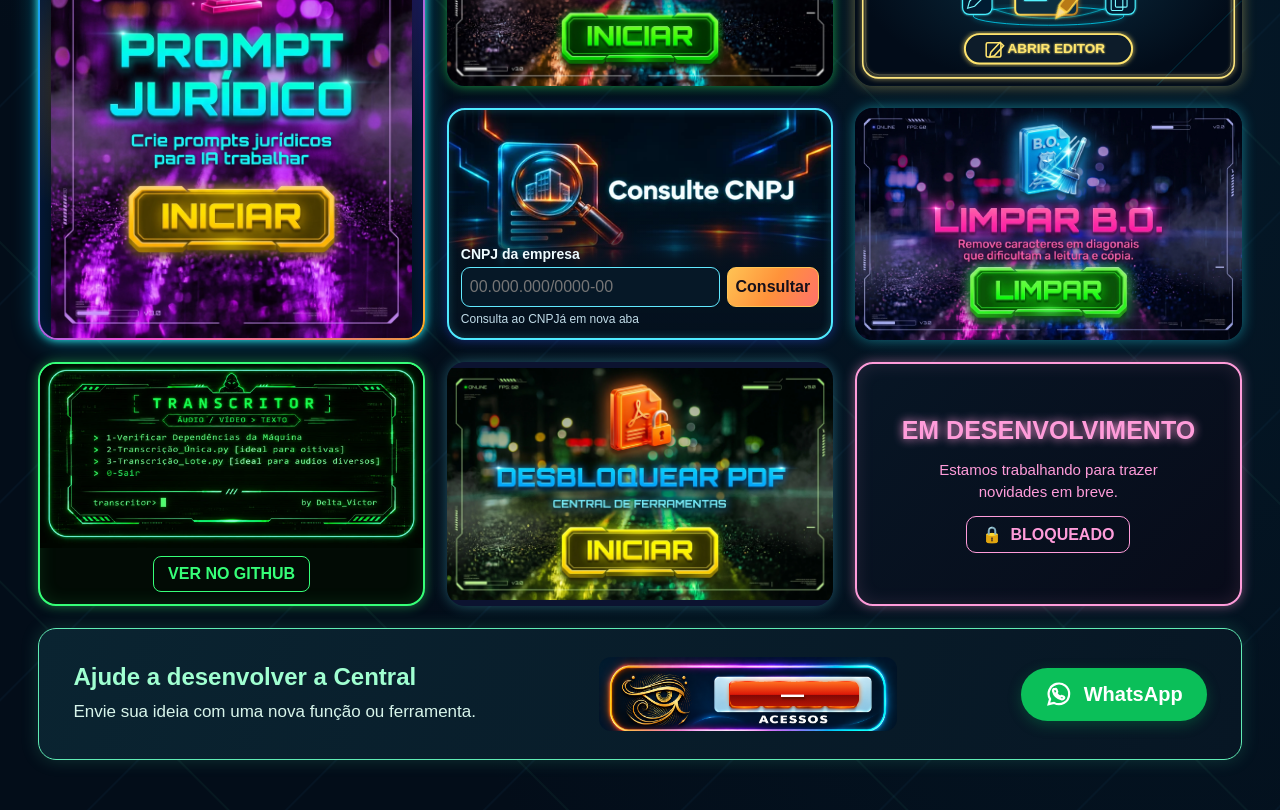
==== commit a7d2f9bf: "Substitui card e mantém botão real do conversor" ====
--- a/index.html
+++ b/index.html
@@ -119,12 +119,10 @@
 .hash-reference .hash-info .hash-symbol svg{width:23px;height:23px}
 .hash-reference .hash-info span{font-size:16px!important}
 </style><style>
-.card.image-pdf-card{border:2px solid transparent;background:linear-gradient(#04111e,#04111e) padding-box,linear-gradient(130deg,#63faff,#6954ff 50%,#ff64c5) border-box;box-shadow:0 0 16px #ae63fb70;align-items:center;text-align:center}
-.image-pdf-card .tool-icon{width:88px;height:88px;border:2px solid #aa91ff;color:#83efff;box-shadow:0 0 15px #c85bff70}
-.image-pdf-card .tool-icon svg{width:64px;height:48px}
-.image-pdf-card h2{background:linear-gradient(90deg,#85faff,#8689ff,#ff80cf);background-clip:text;-webkit-background-clip:text;color:transparent}
-.image-pdf-link{display:flex;align-items:center;justify-content:center;gap:12px;width:100%;margin-top:auto;padding:12px;border:1px solid #84d6ec;border-radius:12px;color:#a5edff;text-decoration:none;font-size:18px;font-weight:700}
-.image-pdf-link:hover{background:#174155}.image-pdf-link:focus-visible{outline:3px solid white;outline-offset:4px}
+.card.image-pdf-card{position:relative;display:block;align-self:start;width:100%;height:auto;min-height:0!important;aspect-ratio:2048 / 1233;padding:0;overflow:hidden;border:0;border-radius:15px;background:#06132a;box-shadow:0 0 16px #ae63fb70}
+.image-pdf-card .image-pdf-art{position:absolute;inset:0;display:block;width:100%;height:100%;object-fit:fill}
+.image-pdf-link{position:absolute;left:66%;top:75.5%;z-index:2;display:block;width:29.5%;height:16.5%;margin:0;padding:0;border:0;border-radius:18px;background:transparent;text-decoration:none;cursor:pointer}
+.image-pdf-link:hover{box-shadow:0 0 18px #ff42caaa}.image-pdf-link:focus-visible{outline:3px solid white;outline-offset:-5px}
 </style><style>
 #passwordResult{font-size:15px!important}
 .card #copyResult{width:44px;min-width:44px;padding:8px;justify-content:center}
@@ -261,7 +259,7 @@
 <div class="tool-icon"><svg viewBox="0 0 24 24" fill="none" stroke="currentColor" stroke-width="1.8" stroke-linecap="round" stroke-linejoin="round" aria-hidden="true"><path d="M5 2h10l5 5v15H5z M15 2v6h5 M8 12h9 M8 16h9"/></svg></div>
 <h2>CONVERSOR TXT → PDF</h2><p>Converta o relatório TXT em PDF.</p>
 <button type="button" id="convertTxt" class="convert-button"><svg viewBox="0 0 24 24" fill="none" stroke="currentColor" stroke-width="1.8" stroke-linecap="round" stroke-linejoin="round" aria-hidden="true"><path d="M12 3v12 M7 10l5 5 5-5 M4 18v3h16v-3"/></svg> CONVERTER</button>
-<input type="file" id="txtInput" accept=".txt,text/plain" hidden><span id="convertStatus" role="status" aria-live="polite"></span></article><article class="card image-pdf-card"><div class="tool-icon"><svg viewBox="0 0 48 32" fill="none" stroke="currentColor" stroke-width="2" stroke-linecap="round" stroke-linejoin="round" aria-hidden="true"><rect x="2" y="5" width="17" height="19" rx="2"/><circle cx="7" cy="10" r="1.5"/><path d="m3 21 5-5 3 3 3-4 4 6 M22 15h5 m-2-3 3 3-3 3 M31 3h9l5 5v19H31z M40 3v6h5 M34 19h8"/></svg></div><h2>CONVERSOR IMAGEM → PDF</h2><a class="image-pdf-link" href="./ferramentas/imagens-pdf/"><span aria-hidden="true">↻</span> CONVERTER</a></article></section><footer class="technical-note"><strong>Nota Técnica</strong><p>Os documentos selecionados nas ferramentas são processados no seu próprio navegador. A Central não envia esses documentos para a internet.</p></footer><section class="future-tools" aria-label="Próximas ferramentas"><article class="future-prompt"><img src="./assets/icone-juridico.png" alt=""><h3>GERADOR DE<br>PROMT JURÍDICO</h3><p>Crie prompts jurídicos profissionais em segundos</p><img class="prompt-card-art" src="./assets/card-prompt-juridico.webp" alt="GERADOR DE PROMPT JURÍDICO — Crie prompts jurídicos para IA trabalhar. INICIAR"><a class="future-prompt-action" href="./ferramentas/prompt-juridico/" aria-label="Abrir Gerador de Prompt Jurídico"></a></article><article class="future-tool voice-card"><a href="./ferramentas/leitor-texto-voz/" aria-label="Abrir Leitor de Texto para Voz"><img src="./assets/card-leitor-referencia.png" alt=""></a></article><article class="future-tool pdf-editor-card"><a href="./ferramentas/editor-pdf/" aria-label="Abrir Editor de PDF"><img src="./assets/card-editor-pdf.svg" alt="EDITOR DE PDF — Edite, anote, assine e organize seus PDFs com facilidade. Abrir editor." loading="lazy"></a></article><article class="future-tool cnpj-card" aria-labelledby="cnpj-card-title">
+<input type="file" id="txtInput" accept=".txt,text/plain" hidden><span id="convertStatus" role="status" aria-live="polite"></span></article><article class="card image-pdf-card"><img class="image-pdf-art" src="./assets/card-conversor-imagem-pdf.webp?v=43a1a59274" alt="CONVERSOR IMAGEM → PDF. Converte imagens em um arquivo PDF." width="2048" height="1233" loading="lazy"><a class="image-pdf-link" href="./ferramentas/imagens-pdf/" aria-label="Abrir o Conversor Imagem para PDF"><span class="visually-hidden">CONVERTER</span></a></article></section><footer class="technical-note"><strong>Nota Técnica</strong><p>Os documentos selecionados nas ferramentas são processados no seu próprio navegador. A Central não envia esses documentos para a internet.</p></footer><section class="future-tools" aria-label="Próximas ferramentas"><article class="future-prompt"><img src="./assets/icone-juridico.png" alt=""><h3>GERADOR DE<br>PROMT JURÍDICO</h3><p>Crie prompts jurídicos profissionais em segundos</p><img class="prompt-card-art" src="./assets/card-prompt-juridico.webp" alt="GERADOR DE PROMPT JURÍDICO — Crie prompts jurídicos para IA trabalhar. INICIAR"><a class="future-prompt-action" href="./ferramentas/prompt-juridico/" aria-label="Abrir Gerador de Prompt Jurídico"></a></article><article class="future-tool voice-card"><a href="./ferramentas/leitor-texto-voz/" aria-label="Abrir Leitor de Texto para Voz"><img src="./assets/card-leitor-referencia.png" alt=""></a></article><article class="future-tool pdf-editor-card"><a href="./ferramentas/editor-pdf/" aria-label="Abrir Editor de PDF"><img src="./assets/card-editor-pdf.svg" alt="EDITOR DE PDF — Edite, anote, assine e organize seus PDFs com facilidade. Abrir editor." loading="lazy"></a></article><article class="future-tool cnpj-card" aria-labelledby="cnpj-card-title">
   <h3 id="cnpj-card-title" class="visually-hidden">Consulte CNPJ</h3>
   <form action="./ferramentas/consulte-cnpj/index.html" method="get" target="_blank" rel="noopener">
     <label for="cnpj-card-input">CNPJ da empresa</label>
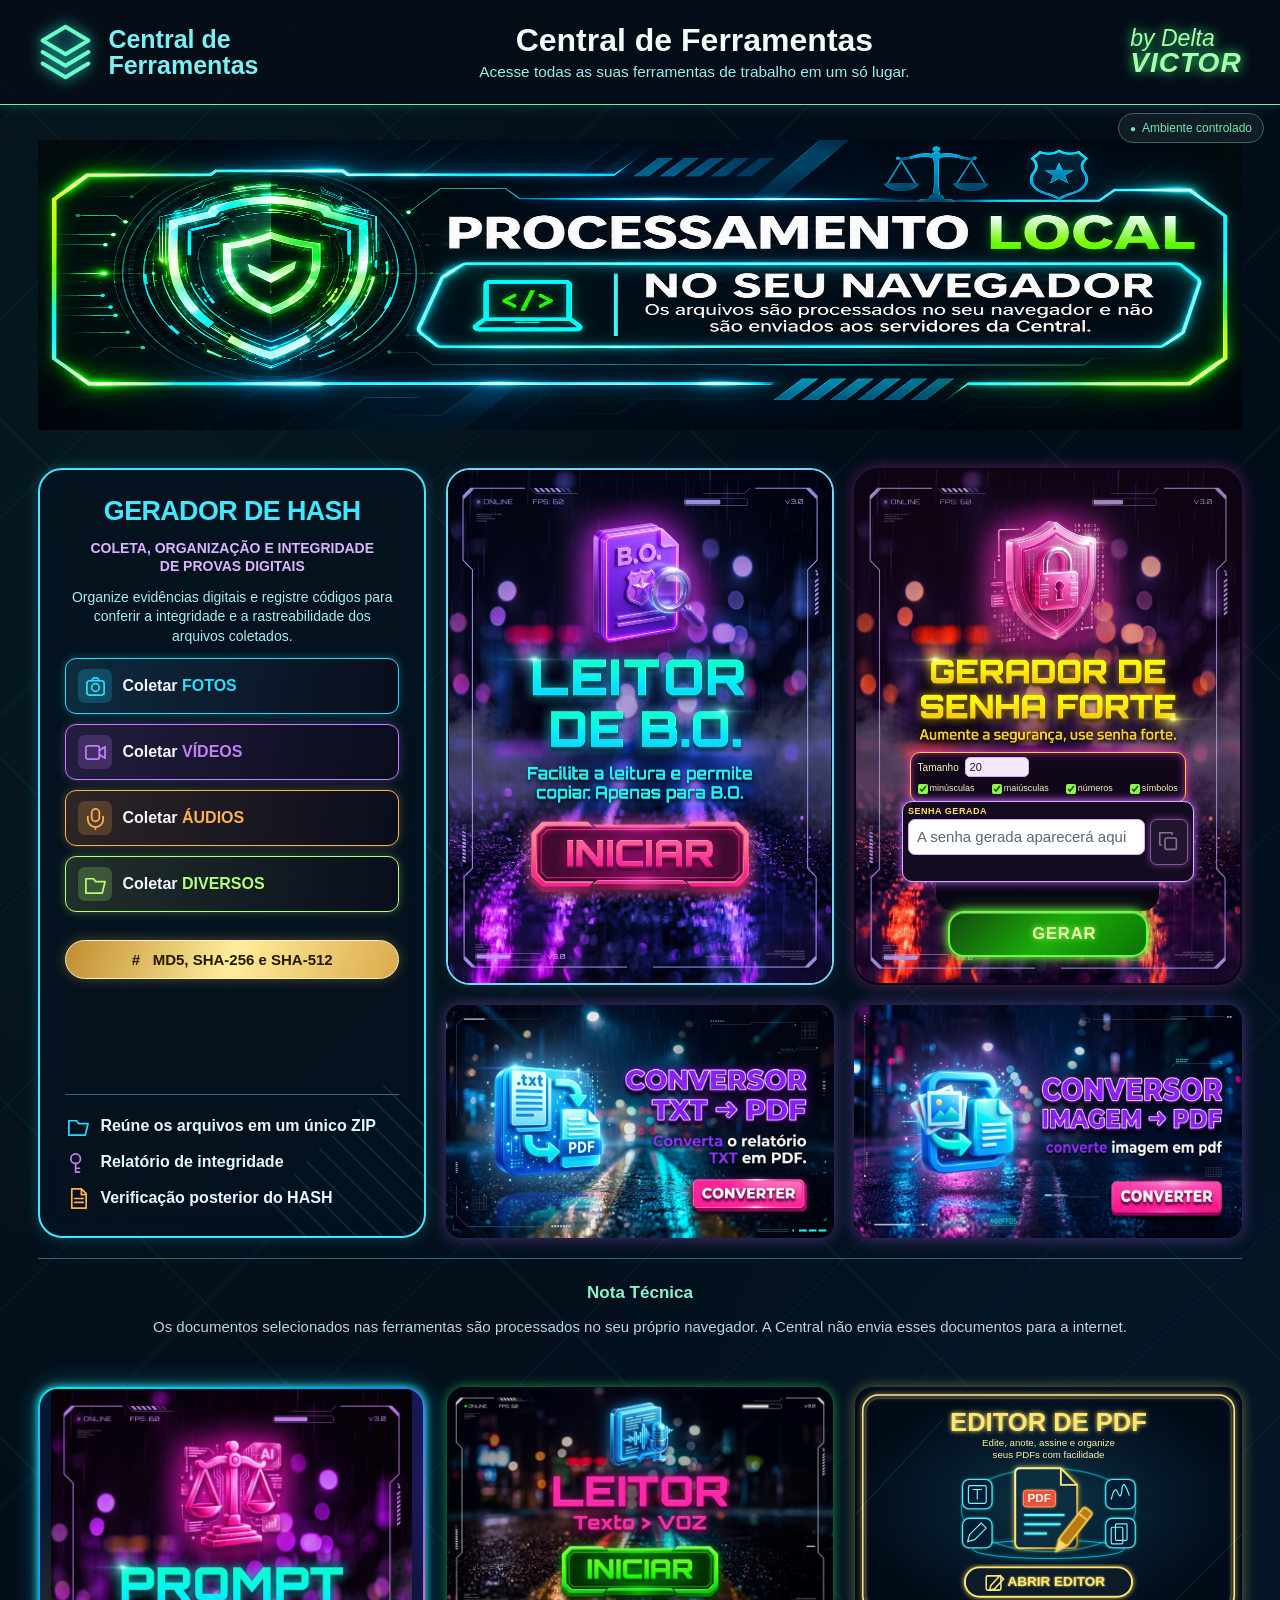
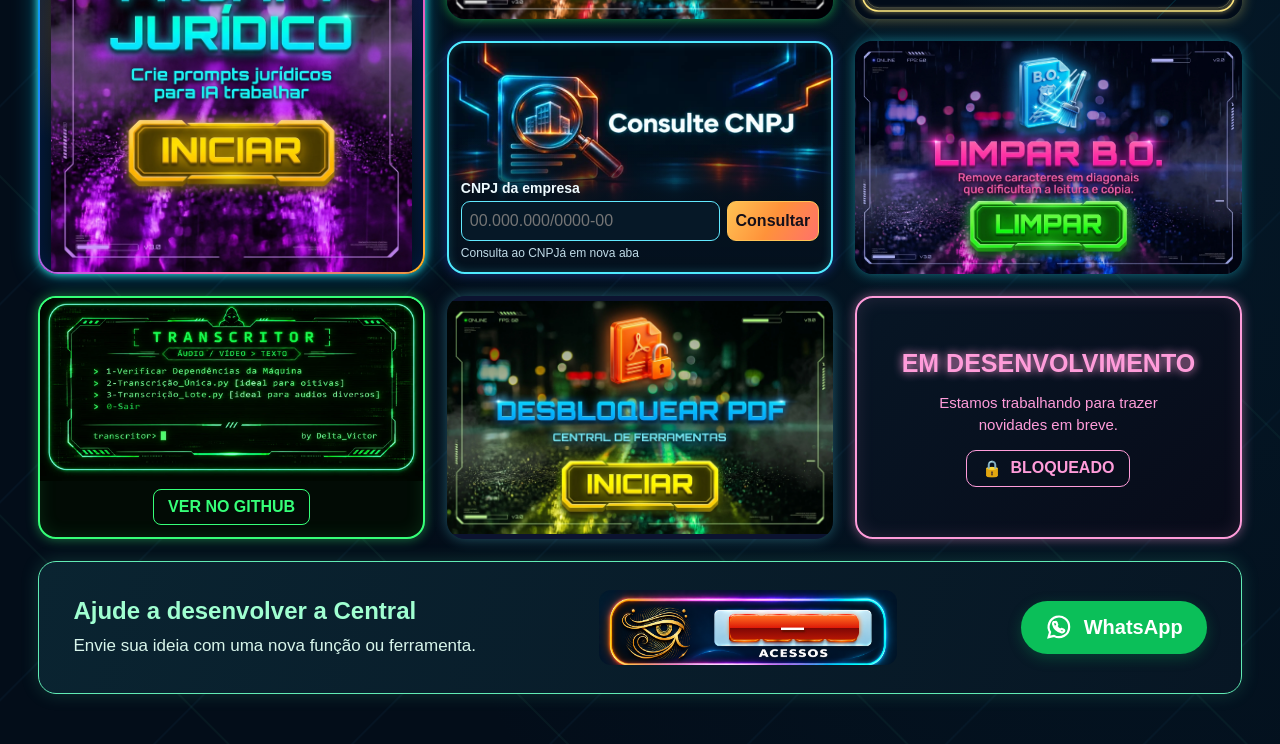
==== commit 3d19108f: "Substitui card TXT PDF com botão funcional" ====
--- a/index.html
+++ b/index.html
@@ -112,7 +112,16 @@
 #passwordCard .password-result{margin-top:0}
 #passwordCard #copyResult:not(:disabled){background:#143c50;color:#a3f1ff;border-color:#50dcf3}
 @media(max-width:700px){.password-options{grid-template-columns:1fr 1fr}}
-</style><style>.card .convert-button{width:100%;border:1px solid #f985e4;border-radius:12px;padding:12px;background:#32102e;color:#ffd3f6;box-shadow:0 0 12px #f985e455;cursor:pointer;font-weight:700}.card .convert-button:disabled{opacity:.6;cursor:wait}#convertStatus{width:100%;font-size:13px;color:#ffd3f6;text-align:center;overflow-wrap:anywhere}</style><style>.technical-note{width:100%;max-width:none;margin:20px auto 0;padding:20px;border-top:1px solid #326577;color:#b3d9e1;line-height:1.6}.technical-note strong{display:block;color:#8cf2ca;font-size:17px}.technical-note p{margin:8px 0 0;font-size:15px}</style><style>@media(min-width:701px){.reader-card{display:flex;flex-direction:column;align-items:center}.reader-card #selectBo{margin:auto 0 64px;align-self:center}}</style><style>
+</style><style>.card .convert-button{width:100%;border:1px solid #f985e4;border-radius:12px;padding:12px;background:#32102e;color:#ffd3f6;box-shadow:0 0 12px #f985e455;cursor:pointer;font-weight:700}.card .convert-button:disabled{opacity:.6;cursor:wait}#convertStatus{width:100%;font-size:13px;color:#ffd3f6;text-align:center;overflow-wrap:anywhere}
+.card.txt-pdf-card{position:relative;display:flex;flex-direction:column;align-self:start;align-items:stretch;width:100%;height:auto;min-height:0!important;gap:0;padding:0;overflow:hidden;border:0;border-radius:15px;background:#06132a;box-shadow:0 0 16px #ae63fb70}
+.txt-pdf-art-frame{position:relative;width:100%;aspect-ratio:2048 / 1233;flex:none}
+.txt-pdf-art{position:absolute;inset:0;display:block;width:100%;height:100%;object-fit:fill}
+.card.txt-pdf-card #convertTxt{position:absolute;left:65.5%;top:75.5%;z-index:2;display:block;width:30%;height:16.5%;min-height:0;margin:0;padding:0;border:0;border-radius:18px;background:transparent!important;color:transparent!important;box-shadow:none!important;font-size:0!important;cursor:pointer}
+.card.txt-pdf-card #convertTxt:hover{box-shadow:0 0 18px #ff42caaa!important}
+.card.txt-pdf-card #convertTxt:focus-visible{outline:3px solid #fff;outline-offset:-5px}
+.txt-pdf-card #convertStatus{margin:0;padding:0 10px;min-height:0;background:#06132a;color:#e6f8ff;font-size:12px!important;text-align:center}
+.txt-pdf-card #convertStatus:empty{display:none}
+</style><style>.technical-note{width:100%;max-width:none;margin:20px auto 0;padding:20px;border-top:1px solid #326577;color:#b3d9e1;line-height:1.6}.technical-note strong{display:block;color:#8cf2ca;font-size:17px}.technical-note p{margin:8px 0 0;font-size:15px}</style><style>@media(min-width:701px){.reader-card{display:flex;flex-direction:column;align-items:center}.reader-card #selectBo{margin:auto 0 64px;align-self:center}}</style><style>
 .hash-reference .hash-info{margin-top:auto;padding:18px 0 0;border-top:1px solid #3b6573;gap:10px}
 .hash-reference .hash-info>div{display:flex;align-items:center;gap:9px;padding:0;border:0;border-radius:0;background:none;box-shadow:none;color:#e4f8ff;font-weight:650;line-height:1.4}
 .hash-reference .hash-info .hash-symbol{width:26px;height:26px;background:none;color:var(--hash-color);font-size:20px}
@@ -255,10 +264,7 @@
 <label><input id="useNumbers" type="checkbox" checked> números</label>
 <label><input id="useSymbols" type="checkbox" checked> símbolos</label>
 </div></div>
-<button id="generatePassword" type="button" aria-label="Gerar senha segura"><svg viewBox="0 0 24 24" fill="none" stroke="currentColor" stroke-width="1.8" stroke-linecap="round" stroke-linejoin="round" aria-hidden="true"><path d="M12 2v4 M12 18v4 M4.93 4.93l2.83 2.83 M16.24 16.24l2.83 2.83 M2 12h4 M18 12h4 M4.93 19.07l2.83-2.83 M16.24 7.76l2.83-2.83"/><circle cx="12" cy="12" r="4"/></svg><span>GERAR</span></button><div class="password-result"><div class="result-row"><input id="passwordResult" aria-label="Senha gerada" type="text" readonly placeholder="A senha gerada aparecerá aqui" aria-describedby="copyStatus"><button id="copyResult" type="button" disabled aria-label="Copiar resultado"><svg viewBox="0 0 24 24" fill="none" stroke="currentColor" stroke-width="1.8" stroke-linecap="round" stroke-linejoin="round" aria-hidden="true"><rect x="8" y="8" width="13" height="13" rx="2"/><path d="M16 4V2H2v14h2"/></svg></button></div><span id="copyStatus" role="status" aria-live="polite"></span><p class="password-note">O resultado é totalmente apagado ao atualizar a página</p></div></article><article class="card green" style="--accent:#f985e4;--glow:#f985e455">
-<div class="tool-icon"><svg viewBox="0 0 24 24" fill="none" stroke="currentColor" stroke-width="1.8" stroke-linecap="round" stroke-linejoin="round" aria-hidden="true"><path d="M5 2h10l5 5v15H5z M15 2v6h5 M8 12h9 M8 16h9"/></svg></div>
-<h2>CONVERSOR TXT → PDF</h2><p>Converta o relatório TXT em PDF.</p>
-<button type="button" id="convertTxt" class="convert-button"><svg viewBox="0 0 24 24" fill="none" stroke="currentColor" stroke-width="1.8" stroke-linecap="round" stroke-linejoin="round" aria-hidden="true"><path d="M12 3v12 M7 10l5 5 5-5 M4 18v3h16v-3"/></svg> CONVERTER</button>
+<button id="generatePassword" type="button" aria-label="Gerar senha segura"><svg viewBox="0 0 24 24" fill="none" stroke="currentColor" stroke-width="1.8" stroke-linecap="round" stroke-linejoin="round" aria-hidden="true"><path d="M12 2v4 M12 18v4 M4.93 4.93l2.83 2.83 M16.24 16.24l2.83 2.83 M2 12h4 M18 12h4 M4.93 19.07l2.83-2.83 M16.24 7.76l2.83-2.83"/><circle cx="12" cy="12" r="4"/></svg><span>GERAR</span></button><div class="password-result"><div class="result-row"><input id="passwordResult" aria-label="Senha gerada" type="text" readonly placeholder="A senha gerada aparecerá aqui" aria-describedby="copyStatus"><button id="copyResult" type="button" disabled aria-label="Copiar resultado"><svg viewBox="0 0 24 24" fill="none" stroke="currentColor" stroke-width="1.8" stroke-linecap="round" stroke-linejoin="round" aria-hidden="true"><rect x="8" y="8" width="13" height="13" rx="2"/><path d="M16 4V2H2v14h2"/></svg></button></div><span id="copyStatus" role="status" aria-live="polite"></span><p class="password-note">O resultado é totalmente apagado ao atualizar a página</p></div></article><article class="card green txt-pdf-card" aria-label="Conversor TXT para PDF"><div class="txt-pdf-art-frame"><img class="txt-pdf-art" src="./assets/card-conversor-txt-pdf.webp?v=bef8b00189" alt="CONVERSOR TXT → PDF. Converta o relatório TXT em PDF." width="2048" height="1233" loading="lazy"><button type="button" id="convertTxt" class="convert-button" aria-label="Selecionar arquivo TXT para converter em PDF"><span class="visually-hidden">CONVERTER</span></button></div>
 <input type="file" id="txtInput" accept=".txt,text/plain" hidden><span id="convertStatus" role="status" aria-live="polite"></span></article><article class="card image-pdf-card"><img class="image-pdf-art" src="./assets/card-conversor-imagem-pdf.webp?v=43a1a59274" alt="CONVERSOR IMAGEM → PDF. Converte imagens em um arquivo PDF." width="2048" height="1233" loading="lazy"><a class="image-pdf-link" href="./ferramentas/imagens-pdf/" aria-label="Abrir o Conversor Imagem para PDF"><span class="visually-hidden">CONVERTER</span></a></article></section><footer class="technical-note"><strong>Nota Técnica</strong><p>Os documentos selecionados nas ferramentas são processados no seu próprio navegador. A Central não envia esses documentos para a internet.</p></footer><section class="future-tools" aria-label="Próximas ferramentas"><article class="future-prompt"><img src="./assets/icone-juridico.png" alt=""><h3>GERADOR DE<br>PROMT JURÍDICO</h3><p>Crie prompts jurídicos profissionais em segundos</p><img class="prompt-card-art" src="./assets/card-prompt-juridico.webp" alt="GERADOR DE PROMPT JURÍDICO — Crie prompts jurídicos para IA trabalhar. INICIAR"><a class="future-prompt-action" href="./ferramentas/prompt-juridico/" aria-label="Abrir Gerador de Prompt Jurídico"></a></article><article class="future-tool voice-card"><a href="./ferramentas/leitor-texto-voz/" aria-label="Abrir Leitor de Texto para Voz"><img src="./assets/card-leitor-referencia.png" alt=""></a></article><article class="future-tool pdf-editor-card"><a href="./ferramentas/editor-pdf/" aria-label="Abrir Editor de PDF"><img src="./assets/card-editor-pdf.svg" alt="EDITOR DE PDF — Edite, anote, assine e organize seus PDFs com facilidade. Abrir editor." loading="lazy"></a></article><article class="future-tool cnpj-card" aria-labelledby="cnpj-card-title">
   <h3 id="cnpj-card-title" class="visually-hidden">Consulte CNPJ</h3>
   <form action="./ferramentas/consulte-cnpj/index.html" method="get" target="_blank" rel="noopener">
